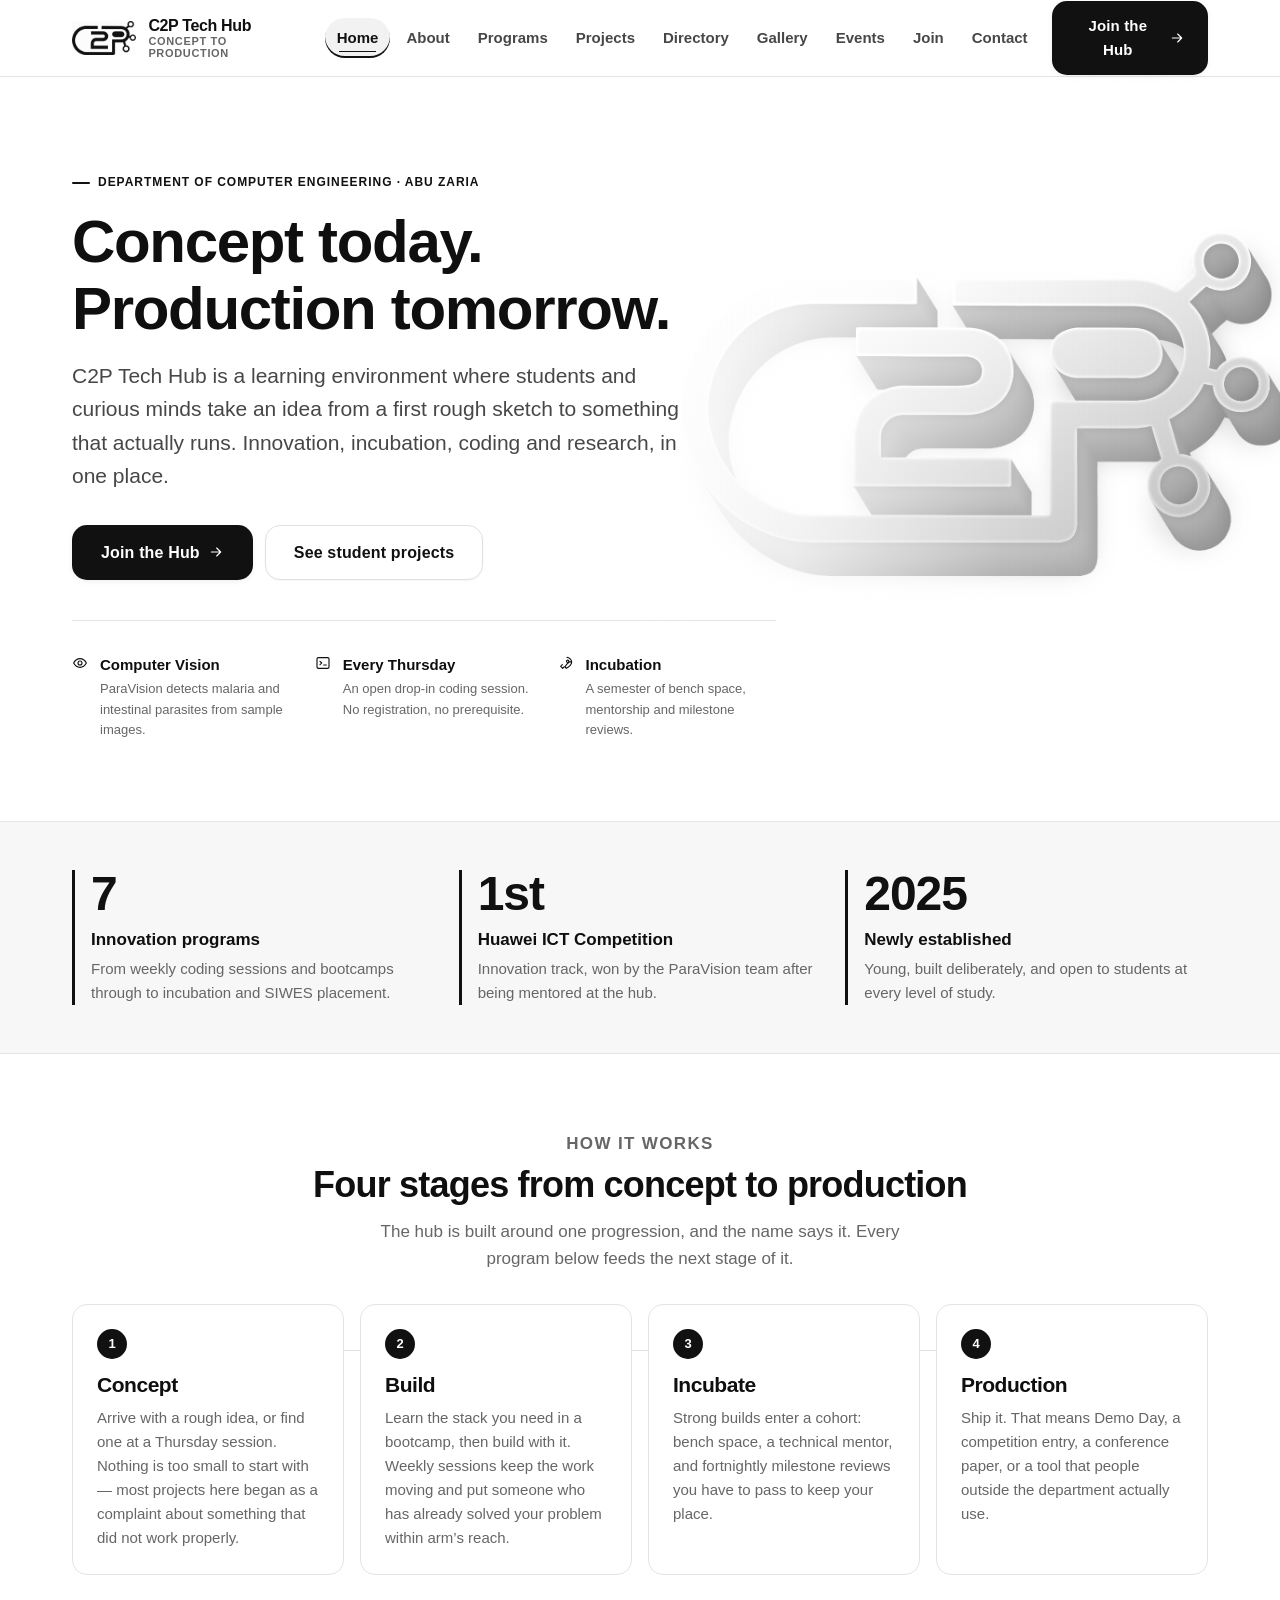
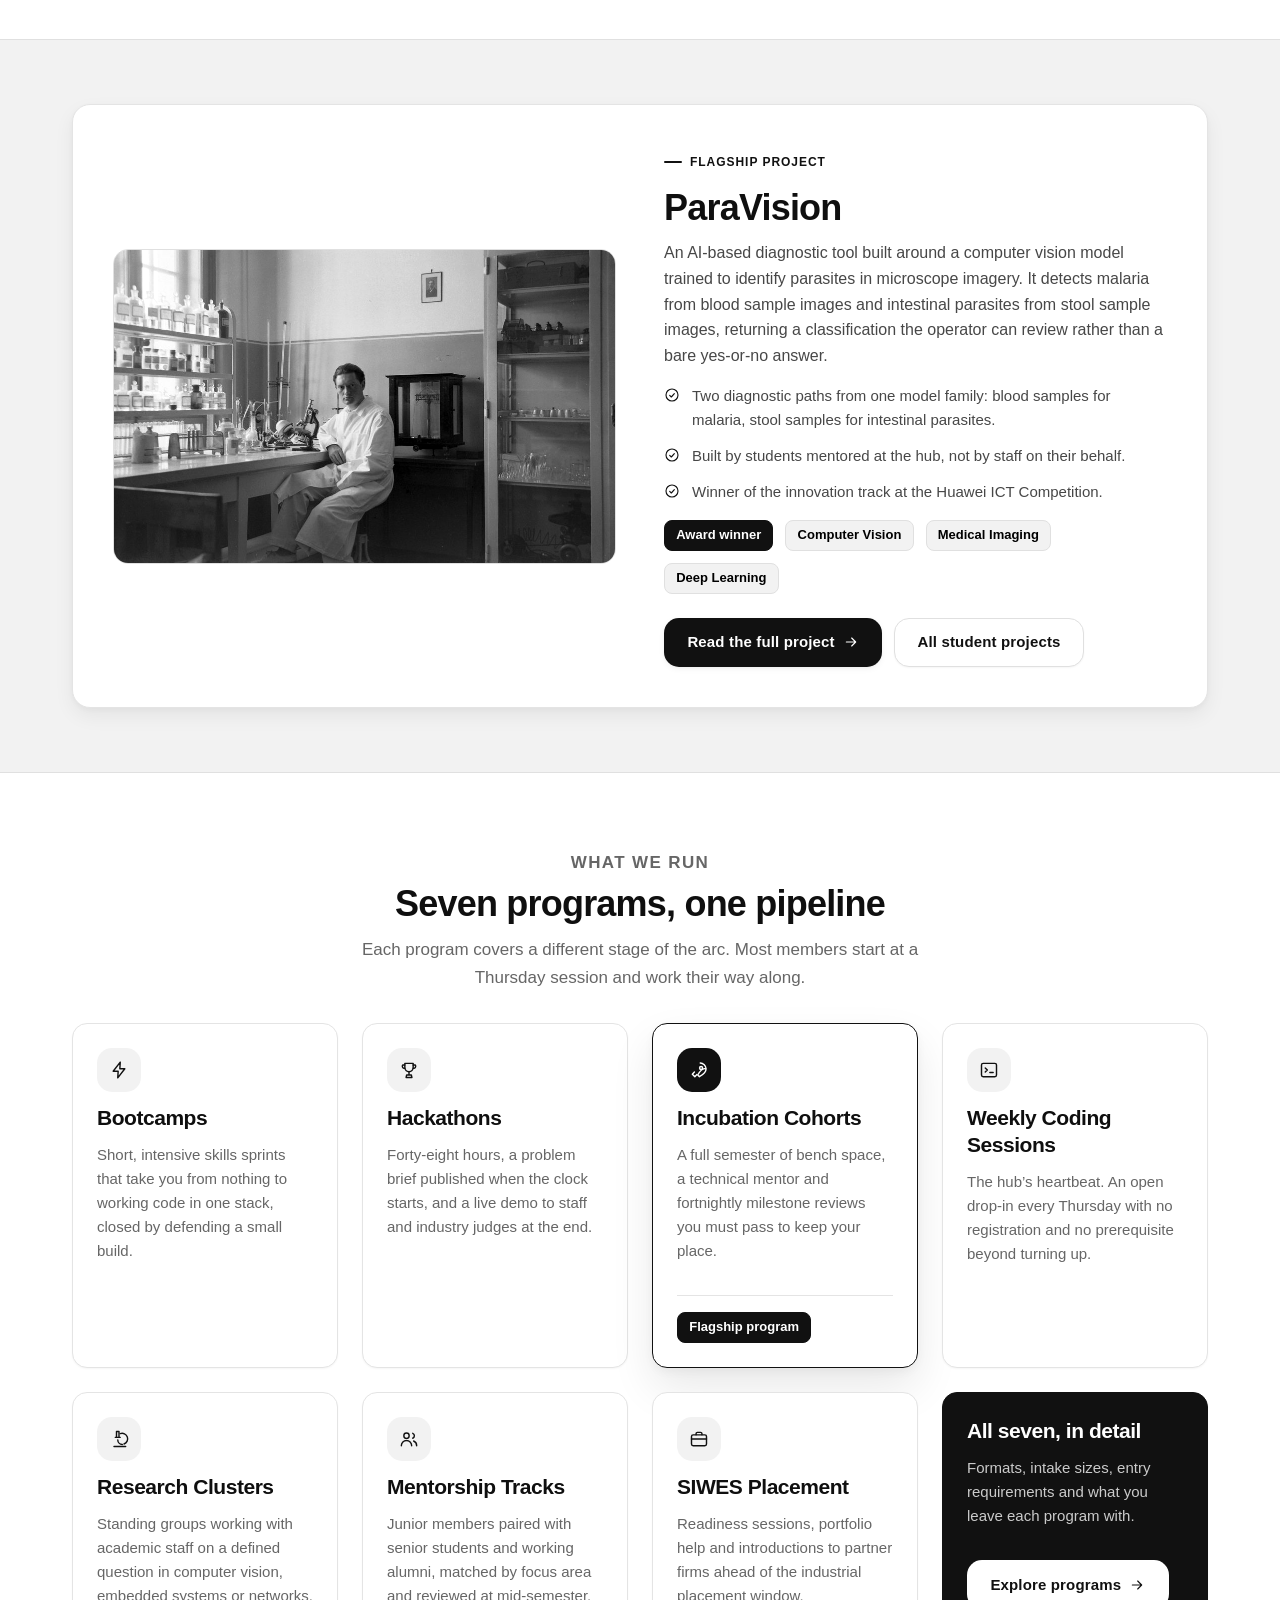
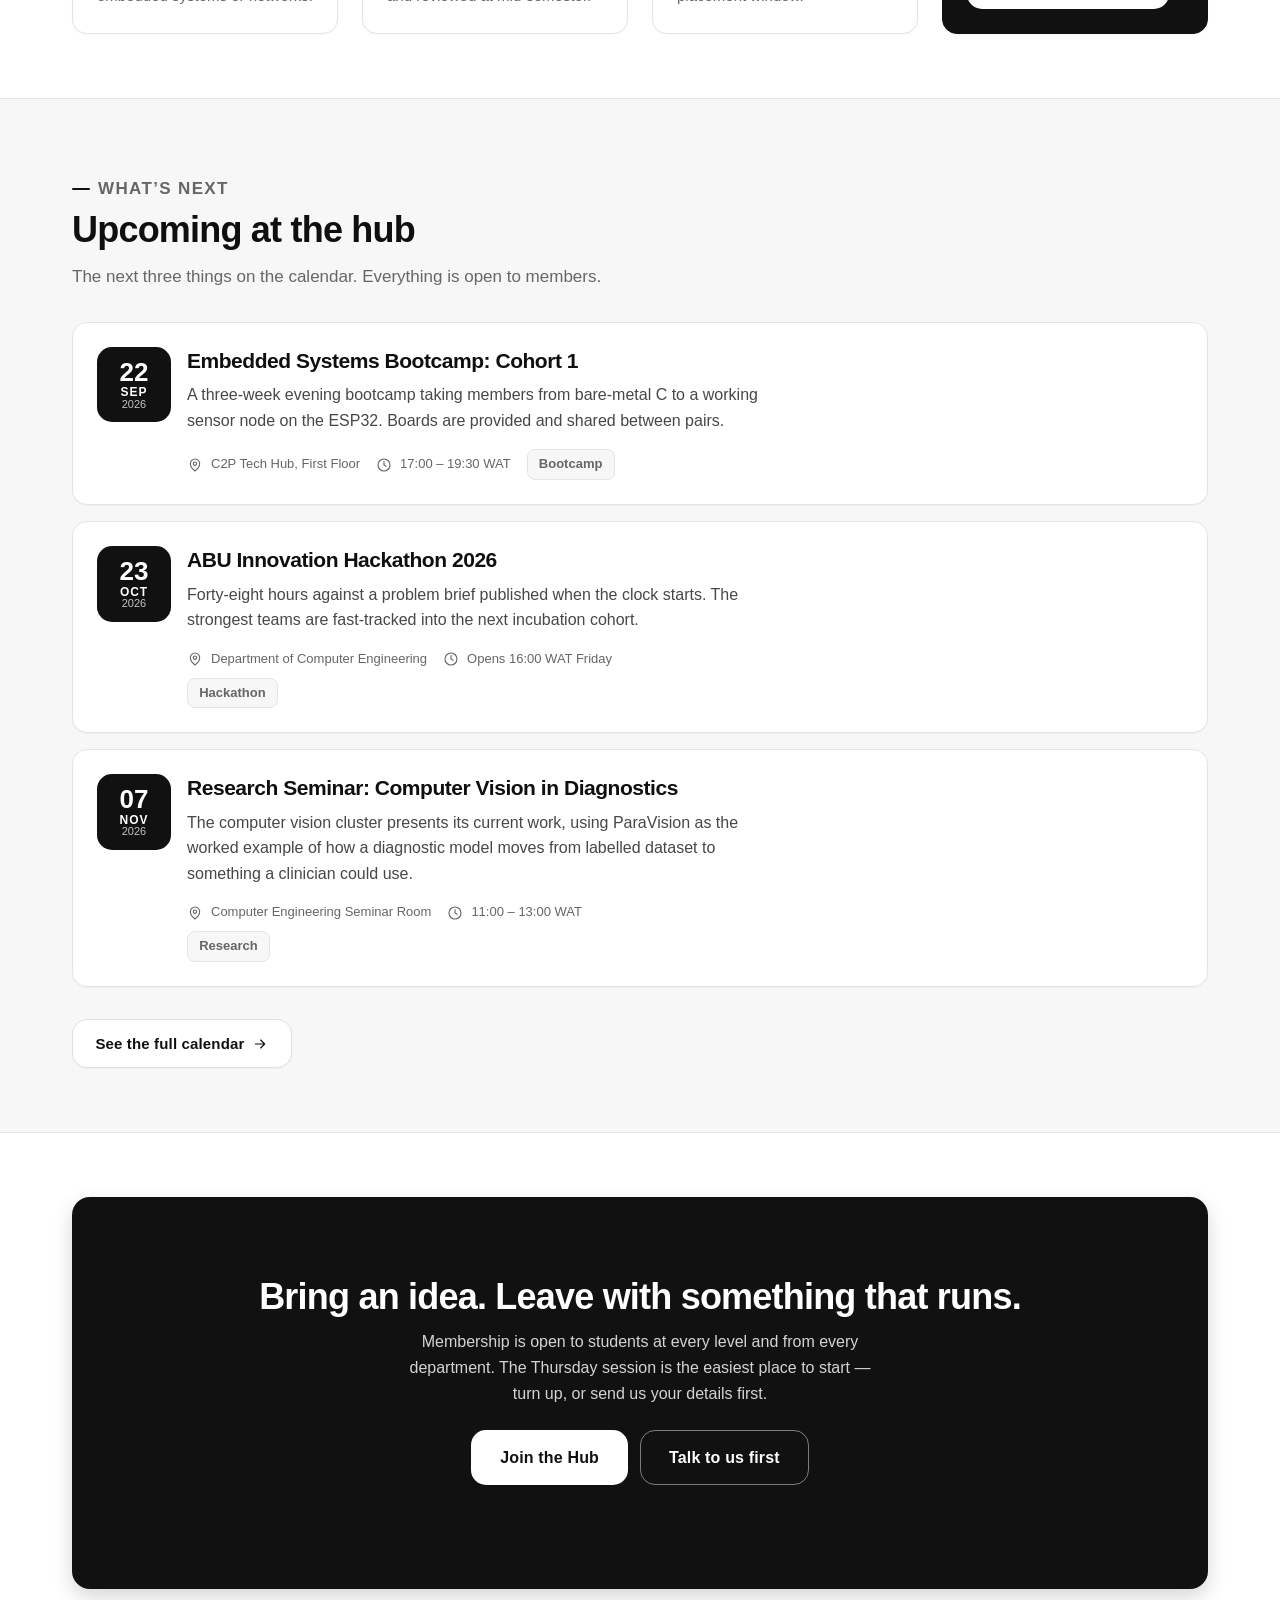
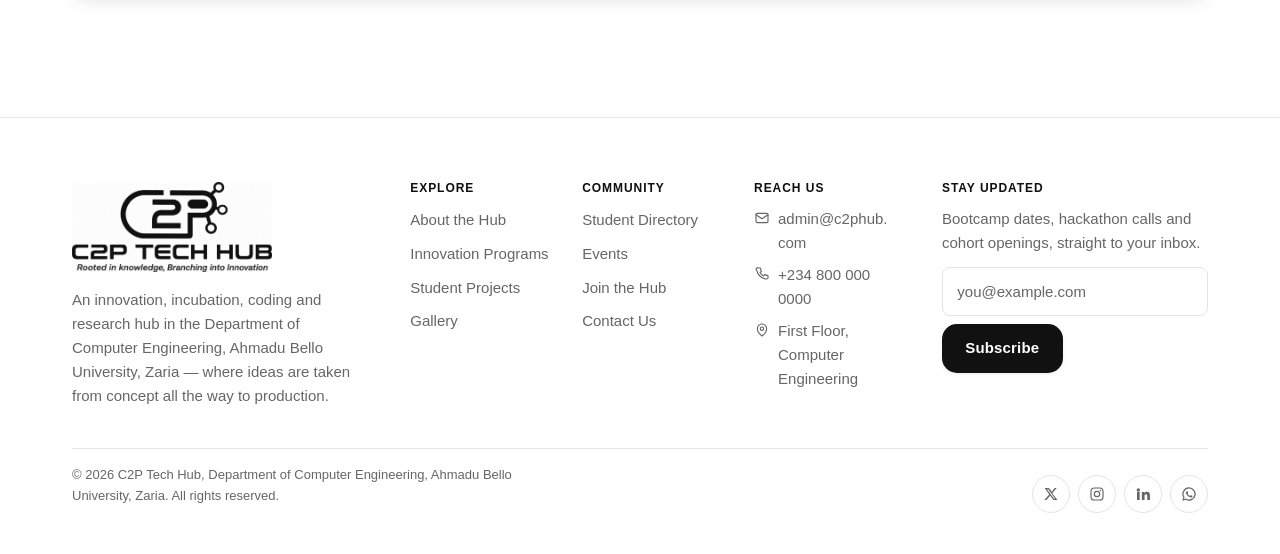
==== c2p-hub/index.html @ 89e0822b "done with my part" ====
<!DOCTYPE html>
<html lang="en">
<head>
  <meta charset="utf-8">
  <meta name="viewport" content="width=device-width, initial-scale=1">
  <title>C2P Tech Hub &mdash; Concept to Production | Computer Engineering, ABU Zaria</title>
  <meta name="description" content="C2P Tech Hub is an innovation, incubation, coding and research hub in the Department of Computer Engineering, Ahmadu Bello University, Zaria, where students take ideas from concept to production.">
  <meta name="author" content="C2P Tech Hub, Department of Computer Engineering, Ahmadu Bello University, Zaria">
  <meta name="theme-color" content="#111111">
  <link rel="icon" href="assets/images/C2PLOGO-mark-mono.png" type="image/png">
  <link rel="stylesheet" href="assets/css/reset.css">
  <link rel="stylesheet" href="assets/css/main.css">
  <link rel="stylesheet" href="assets/css/responsive.css">

  <!-- The one permitted script element: a declarative ld+json data island, not executable code. -->
  <script type="application/ld+json">
  {
    "@context": "https://schema.org",
    "@type": "EducationalOrganization",
    "name": "C2P Tech Hub",
    "alternateName": "Concept to Production Tech Hub",
    "description": "An innovation, incubation, coding and research hub in the Department of Computer Engineering, Ahmadu Bello University, Zaria, providing a learning environment where students and curious minds conceptualize ideas and bring them to life.",
    "url": "https://c2phub.com/",
    "logo": "https://c2phub.com/assets/images/C2PLOGO.PNG",
    "foundingDate": "2025-10-17",
    "slogan": "Rooted in knowledge, Branching into Innovation",
    "email": "admin@c2phub.com",
    "telephone": "+234-800-000-0000",
    "parentOrganization": {
      "@type": "CollegeOrUniversity",
      "name": "Ahmadu Bello University, Zaria",
      "department": {
        "@type": "Organization",
        "name": "Department of Computer Engineering"
      }
    },
    "address": {
      "@type": "PostalAddress",
      "streetAddress": "Department of Computer Engineering, First Floor",
      "addressLocality": "Zaria",
      "addressRegion": "Kaduna State",
      "addressCountry": "NG"
    },
    "knowsAbout": [
      "Innovation",
      "Incubation",
      "Software Engineering",
      "Embedded Systems",
      "Computer Vision",
      "Research"
    ],
    "sameAs": [
      "https://x.com/c2ptechhub",
      "https://instagram.com/c2ptechhub",
      "https://linkedin.com/company/c2p-tech-hub"
    ]
  }
  </script>
</head>

<body>
  <a class="skip-link" href="#main">Skip to main content</a>

  <!-- ====================== SHARED HEADER / NAVIGATION ====================== -->
  <header class="site-header">
    <div class="container header-inner">

      <a class="brand" href="index.html">
        <img class="brand-mark" src="assets/images/C2PLOGO-mark-mono.png"
             alt="C2P Tech Hub logo mark" width="320" height="169">
        <span class="brand-text">
          <span class="brand-name">C2P Tech Hub</span>
          <span class="brand-tagline">Concept to Production</span>
        </span>
      </a>

      <!-- CSS-only component 1 of 4: checkbox-hack navigation, no JavaScript or inline handler. -->
      <input class="nav-toggle" type="checkbox" id="nav-toggle">
      <label class="nav-toggle-label" for="nav-toggle">
        <svg class="icon icon-open" viewBox="0 0 24 24" aria-hidden="true" focusable="false">
          <path d="M4 7h16M4 12h16M4 17h16"/>
        </svg>
        <svg class="icon icon-close" viewBox="0 0 24 24" aria-hidden="true" focusable="false">
          <path d="M6 6l12 12M18 6L6 18"/>
        </svg>
        <span class="sr-only">Show or hide the main menu</span>
      </label>

      <nav class="site-nav" aria-label="Primary">
        <ul class="nav-list">
          <li><a class="nav-link" href="index.html" aria-current="page">Home</a></li>
          <li><a class="nav-link" href="about.html">About</a></li>
          <li><a class="nav-link" href="programs.html">Programs</a></li>
          <li><a class="nav-link" href="projects.html">Projects</a></li>
          <li><a class="nav-link" href="directory.html">Directory</a></li>
          <li><a class="nav-link" href="gallery.html">Gallery</a></li>
          <li><a class="nav-link" href="events.html">Events</a></li>
          <li><a class="nav-link" href="join.html">Join</a></li>
          <li><a class="nav-link" href="contact.html">Contact</a></li>
        </ul>
      </nav>

      <a class="btn btn-primary header-cta" href="join.html">
        Join the Hub
        <svg class="icon icon--sm" viewBox="0 0 24 24" aria-hidden="true" focusable="false">
          <path d="M5 12h14M13 6l6 6-6 6"/>
        </svg>
      </a>

    </div>
  </header>

  <main id="main">

    <!-- Records below are written out statically from /data/*.json, which stays the canonical model. -->

    <!-- Hero: the 3D render is decorative (alt="", aria-hidden); the veil over it keeps the copy legible. -->
    <section class="hero" aria-labelledby="hero-title">

      <div class="hero__bg" aria-hidden="true">
        <img src="assets/images/logo-3d.png" alt="" width="1430" height="858"
             fetchpriority="high" decoding="async">
        <span class="hero__veil"></span>
      </div>

      <div class="container hero__inner">

        <p class="eyebrow hero__eyebrow">Department of Computer Engineering &middot; ABU Zaria</p>

        <h1 id="hero-title">Concept today.<br>Production tomorrow.</h1>

        <p class="hero__lede">
          C2P Tech Hub is a learning environment where students and curious minds
          take an idea from a first rough sketch to something that actually runs.
          Innovation, incubation, coding and research, in one place.
        </p>

        <div class="hero__actions">
          <a class="btn btn-primary btn--lg" href="join.html">
            Join the Hub
            <svg class="icon icon--sm" viewBox="0 0 24 24" aria-hidden="true" focusable="false">
              <path d="M5 12h14M13 6l6 6-6 6"/>
            </svg>
          </a>
          <a class="btn btn-secondary btn--lg" href="projects.html">See student projects</a>
        </div>

        <ul class="hero__facts">
          <li class="hero__fact">
            <svg class="icon icon--sm" viewBox="0 0 24 24" aria-hidden="true" focusable="false">
              <path d="M2.5 12S6 5.5 12 5.5 21.5 12 21.5 12 18 18.5 12 18.5 2.5 12 2.5 12z"/>
              <circle cx="12" cy="12" r="3"/>
            </svg>
            <div>
              <span class="hero__fact-title">Computer Vision</span>
              <p>ParaVision detects malaria and intestinal parasites from sample images.</p>
            </div>
          </li>
          <li class="hero__fact">
            <svg class="icon icon--sm" viewBox="0 0 24 24" aria-hidden="true" focusable="false">
              <rect x="3" y="4" width="18" height="16" rx="2"/>
              <path d="M7.5 9.5l2.5 2.5-2.5 2.5M13 15h4"/>
            </svg>
            <div>
              <span class="hero__fact-title">Every Thursday</span>
              <p>An open drop-in coding session. No registration, no prerequisite.</p>
            </div>
          </li>
          <li class="hero__fact">
            <svg class="icon icon--sm" viewBox="0 0 24 24" aria-hidden="true" focusable="false">
              <path d="M13.5 3.5c3.4 0 7 3.6 7 7 0 4.5-5.2 8-8 9.5l-2-2c1.5-2.8 5-8 9.5-8"/>
              <circle cx="14.5" cy="9.5" r="1.8"/>
              <path d="M6.5 14.5L4 17l3 3 2.5-2.5"/>
            </svg>
            <div>
              <span class="hero__fact-title">Incubation</span>
              <p>A semester of bench space, mentorship and milestone reviews.</p>
            </div>
          </li>
        </ul>

      </div>
    </section>

    <!-- ========================= STATISTIC BAND ========================= -->
    <section class="section section--tight section--sunken" aria-labelledby="stats-title">
      <div class="container">
        <h2 id="stats-title" class="sr-only">The hub at a glance</h2>

        <div class="stat-block">
          <div class="stat">
            <span class="stat__value">7</span>
            <span class="stat__label">Innovation programs</span>
            <p class="stat__note">From weekly coding sessions and bootcamps through to incubation and SIWES placement.</p>
          </div>
          <div class="stat">
            <span class="stat__value">1st</span>
            <span class="stat__label">Huawei ICT Competition</span>
            <p class="stat__note">Innovation track, won by the ParaVision team after being mentored at the hub.</p>
          </div>
          <div class="stat">
            <span class="stat__value">2025</span>
            <span class="stat__label">Newly established</span>
            <p class="stat__note">Young, built deliberately, and open to students at every level of study.</p>
          </div>
        </div>

      </div>
    </section>

    <!-- ===================== CONCEPT TO PRODUCTION ARC ===================== -->
    <section class="section" aria-labelledby="arc-title">
      <div class="container">

        <div class="section-head">
          <p class="eyebrow">How it works</p>
          <h2 id="arc-title">Four stages from concept to production</h2>
          <p>
            The hub is built around one progression, and the name says it. Every
            program below feeds the next stage of it.
          </p>
        </div>

        <ol class="arc">
          <li class="arc__step">
            <span class="arc__num" aria-hidden="true">1</span>
            <h3>Concept</h3>
            <p>
              Arrive with a rough idea, or find one at a Thursday session. Nothing
              is too small to start with &mdash; most projects here began as a
              complaint about something that did not work properly.
            </p>
          </li>
          <li class="arc__step">
            <span class="arc__num" aria-hidden="true">2</span>
            <h3>Build</h3>
            <p>
              Learn the stack you need in a bootcamp, then build with it. Weekly
              sessions keep the work moving and put someone who has already solved
              your problem within arm&rsquo;s reach.
            </p>
          </li>
          <li class="arc__step">
            <span class="arc__num" aria-hidden="true">3</span>
            <h3>Incubate</h3>
            <p>
              Strong builds enter a cohort: bench space, a technical mentor, and
              fortnightly milestone reviews you have to pass to keep your place.
            </p>
          </li>
          <li class="arc__step">
            <span class="arc__num" aria-hidden="true">4</span>
            <h3>Production</h3>
            <p>
              Ship it. That means Demo Day, a competition entry, a conference
              paper, or a tool that people outside the department actually use.
            </p>
          </li>
        </ol>

      </div>
    </section>

    <!-- ====================== FLAGSHIP PROJECT ====================== -->
    <!-- Mirrors data/projects.json -> projects[id="proj-paravision"] -->
    <section class="section section--tinted" aria-labelledby="paravision-title">
      <div class="container">

        <article class="feature">

          <figure class="feature__media">
            <img loading="lazy" decoding="async" src="assets/images/projects/project-paravision.jpg"
                 alt="The ParaVision team demonstrating their diagnostic tool on a laptop beside a microscope, with a blood sample image classified on screen"
                 width="1000" height="625">
          </figure>

          <div class="feature__body">
            <p class="eyebrow">Flagship project</p>
            <h2 id="paravision-title">ParaVision</h2>

            <p>
              An AI-based diagnostic tool built around a computer vision model
              trained to identify parasites in microscope imagery. It detects
              malaria from blood sample images and intestinal parasites from stool
              sample images, returning a classification the operator can review
              rather than a bare yes-or-no answer.
            </p>

            <ul class="feature__list">
              <li>
                <svg class="icon icon--sm" viewBox="0 0 24 24" aria-hidden="true" focusable="false">
                  <circle cx="12" cy="12" r="9"/><path d="M8.5 12.5l2.5 2.5 4.5-5"/>
                </svg>
                <span>Two diagnostic paths from one model family: blood samples for malaria, stool samples for intestinal parasites.</span>
              </li>
              <li>
                <svg class="icon icon--sm" viewBox="0 0 24 24" aria-hidden="true" focusable="false">
                  <circle cx="12" cy="12" r="9"/><path d="M8.5 12.5l2.5 2.5 4.5-5"/>
                </svg>
                <span>Built by students mentored at the hub, not by staff on their behalf.</span>
              </li>
              <li>
                <svg class="icon icon--sm" viewBox="0 0 24 24" aria-hidden="true" focusable="false">
                  <circle cx="12" cy="12" r="9"/><path d="M8.5 12.5l2.5 2.5 4.5-5"/>
                </svg>
                <span>Winner of the innovation track at the Huawei ICT Competition.</span>
              </li>
            </ul>

            <div class="cluster">
              <span class="tag tag--solid">Award winner</span>
              <span class="tag">Computer Vision</span>
              <span class="tag">Medical Imaging</span>
              <span class="tag">Deep Learning</span>
            </div>

            <div class="cluster mt-5">
              <a class="btn btn-primary" href="projects.html#proj-paravision">
                Read the full project
                <svg class="icon icon--sm" viewBox="0 0 24 24" aria-hidden="true" focusable="false">
                  <path d="M5 12h14M13 6l6 6-6 6"/>
                </svg>
              </a>
              <a class="btn btn-secondary" href="projects.html">All student projects</a>
            </div>
          </div>

        </article>

      </div>
    </section>

    <!-- ============================ PROGRAMS ============================ -->
    <!-- Mirrors data/programs.json -> programs[] (all seven records) -->
    <section class="section" aria-labelledby="programs-title">
      <div class="container">

        <div class="section-head">
          <p class="eyebrow">What we run</p>
          <h2 id="programs-title">Seven programs, one pipeline</h2>
          <p>
            Each program covers a different stage of the arc. Most members start
            at a Thursday session and work their way along.
          </p>
        </div>

        <div class="grid grid--4">

          <article class="card">
            <div class="card__head">
              <span class="icon-plate" aria-hidden="true">
                <svg class="icon" viewBox="0 0 24 24" focusable="false">
                  <path d="M13.5 2.5L5 13.5h6L10.5 21.5 19 10.5h-6z"/>
                </svg>
              </span>
            </div>
            <h3>Bootcamps</h3>
            <p>Short, intensive skills sprints that take you from nothing to working code in one stack, closed by defending a small build.</p>
          </article>

          <article class="card">
            <div class="card__head">
              <span class="icon-plate" aria-hidden="true">
                <svg class="icon" viewBox="0 0 24 24" focusable="false">
                  <path d="M7 4h10v5a5 5 0 0 1-10 0V4z"/>
                  <path d="M7 6H4.5a2.5 2.5 0 0 0 2.5 4M17 6h2.5a2.5 2.5 0 0 1-2.5 4"/>
                  <path d="M12 14v3M8.5 21h7l-.7-3h-5.6z"/>
                </svg>
              </span>
            </div>
            <h3>Hackathons</h3>
            <p>Forty-eight hours, a problem brief published when the clock starts, and a live demo to staff and industry judges at the end.</p>
          </article>

          <article class="card card--featured">
            <div class="card__head">
              <span class="icon-plate icon-plate--solid" aria-hidden="true">
                <svg class="icon" viewBox="0 0 24 24" focusable="false">
                  <path d="M13.5 3.5c3.4 0 7 3.6 7 7 0 4.5-5.2 8-8 9.5l-2-2c1.5-2.8 5-8 9.5-8"/>
                  <circle cx="14.5" cy="9.5" r="1.8"/>
                  <path d="M6.5 14.5L4 17l3 3 2.5-2.5"/>
                </svg>
              </span>
            </div>
            <h3>Incubation Cohorts</h3>
            <p>A full semester of bench space, a technical mentor and fortnightly milestone reviews you must pass to keep your place.</p>
            <p class="card__meta"><span class="tag tag--solid">Flagship program</span></p>
          </article>

          <article class="card">
            <div class="card__head">
              <span class="icon-plate" aria-hidden="true">
                <svg class="icon" viewBox="0 0 24 24" focusable="false">
                  <rect x="3" y="4" width="18" height="16" rx="2"/>
                  <path d="M7.5 9.5l2.5 2.5-2.5 2.5M13 15h4"/>
                </svg>
              </span>
            </div>
            <h3>Weekly Coding Sessions</h3>
            <p>The hub&rsquo;s heartbeat. An open drop-in every Thursday with no registration and no prerequisite beyond turning up.</p>
          </article>

          <article class="card">
            <div class="card__head">
              <span class="icon-plate" aria-hidden="true">
                <svg class="icon" viewBox="0 0 24 24" focusable="false">
                  <path d="M9 3h3v7H9zM7.5 10h6M6 21h14"/>
                  <path d="M10.5 13a5.5 5.5 0 0 0 5.5 5.5"/>
                  <path d="M13.5 5.5A6.5 6.5 0 0 1 18 18"/>
                </svg>
              </span>
            </div>
            <h3>Research Clusters</h3>
            <p>Standing groups working with academic staff on a defined question in computer vision, embedded systems or networks.</p>
          </article>

          <article class="card">
            <div class="card__head">
              <span class="icon-plate" aria-hidden="true">
                <svg class="icon" viewBox="0 0 24 24" focusable="false">
                  <circle cx="9" cy="8" r="3.2"/>
                  <path d="M2.8 20a6.2 6.2 0 0 1 12.4 0"/>
                  <path d="M16.5 5.2a3.2 3.2 0 0 1 0 5.9M17.6 14.4A6.2 6.2 0 0 1 21.2 20"/>
                </svg>
              </span>
            </div>
            <h3>Mentorship Tracks</h3>
            <p>Junior members paired with senior students and working alumni, matched by focus area and reviewed at mid-semester.</p>
          </article>

          <article class="card">
            <div class="card__head">
              <span class="icon-plate" aria-hidden="true">
                <svg class="icon" viewBox="0 0 24 24" focusable="false">
                  <rect x="3" y="7" width="18" height="13" rx="2"/>
                  <path d="M8.5 7V5.5A1.5 1.5 0 0 1 10 4h4a1.5 1.5 0 0 1 1.5 1.5V7M3 12h18"/>
                </svg>
              </span>
            </div>
            <h3>SIWES Placement</h3>
            <p>Readiness sessions, portfolio help and introductions to partner firms ahead of the industrial placement window.</p>
          </article>

          <article class="card card--brand">
            <h3>All seven, in detail</h3>
            <p>Formats, intake sizes, entry requirements and what you leave each program with.</p>
            <p class="card__foot">
              <a class="btn btn-inverse" href="programs.html">
                Explore programs
                <svg class="icon icon--sm" viewBox="0 0 24 24" aria-hidden="true" focusable="false">
                  <path d="M5 12h14M13 6l6 6-6 6"/>
                </svg>
              </a>
            </p>
          </article>

        </div>

      </div>
    </section>

    <!-- ========================= UPCOMING EVENTS ========================= -->
    <!-- Mirrors data/events.json -> events[] where status = "upcoming" -->
    <section class="section section--sunken" aria-labelledby="events-title">
      <div class="container">

        <div class="section-head section-head--left">
          <p class="eyebrow">What&rsquo;s next</p>
          <h2 id="events-title">Upcoming at the hub</h2>
          <p>The next three things on the calendar. Everything is open to members.</p>
        </div>

        <div class="stack">

          <article class="event">
            <p class="event__date">
              <span class="event__day">22</span>
              <span class="event__month">Sep</span>
              <span class="event__year">2026</span>
            </p>
            <div class="event__body">
              <h3>Embedded Systems Bootcamp: Cohort 1</h3>
              <p>
                A three-week evening bootcamp taking members from bare-metal C to a
                working sensor node on the ESP32. Boards are provided and shared
                between pairs.
              </p>
              <p class="event__facts">
                <span>
                  <svg class="icon icon--sm" viewBox="0 0 24 24" aria-hidden="true" focusable="false">
                    <path d="M12 21s7-5.6 7-11a7 7 0 1 0-14 0c0 5.4 7 11 7 11z"/>
                    <circle cx="12" cy="10" r="2.5"/>
                  </svg>
                  C2P Tech Hub, First Floor
                </span>
                <span>
                  <svg class="icon icon--sm" viewBox="0 0 24 24" aria-hidden="true" focusable="false">
                    <circle cx="12" cy="12" r="9"/><path d="M12 7v5l3.2 1.9"/>
                  </svg>
                  17:00 &ndash; 19:30 WAT
                </span>
                <span class="tag tag--quiet">Bootcamp</span>
              </p>
            </div>
          </article>

          <article class="event">
            <p class="event__date">
              <span class="event__day">23</span>
              <span class="event__month">Oct</span>
              <span class="event__year">2026</span>
            </p>
            <div class="event__body">
              <h3>ABU Innovation Hackathon 2026</h3>
              <p>
                Forty-eight hours against a problem brief published when the clock
                starts. The strongest teams are fast-tracked into the next
                incubation cohort.
              </p>
              <p class="event__facts">
                <span>
                  <svg class="icon icon--sm" viewBox="0 0 24 24" aria-hidden="true" focusable="false">
                    <path d="M12 21s7-5.6 7-11a7 7 0 1 0-14 0c0 5.4 7 11 7 11z"/>
                    <circle cx="12" cy="10" r="2.5"/>
                  </svg>
                  Department of Computer Engineering
                </span>
                <span>
                  <svg class="icon icon--sm" viewBox="0 0 24 24" aria-hidden="true" focusable="false">
                    <circle cx="12" cy="12" r="9"/><path d="M12 7v5l3.2 1.9"/>
                  </svg>
                  Opens 16:00 WAT Friday
                </span>
                <span class="tag tag--quiet">Hackathon</span>
              </p>
            </div>
          </article>

          <article class="event">
            <p class="event__date">
              <span class="event__day">07</span>
              <span class="event__month">Nov</span>
              <span class="event__year">2026</span>
            </p>
            <div class="event__body">
              <h3>Research Seminar: Computer Vision in Diagnostics</h3>
              <p>
                The computer vision cluster presents its current work, using
                ParaVision as the worked example of how a diagnostic model moves
                from labelled dataset to something a clinician could use.
              </p>
              <p class="event__facts">
                <span>
                  <svg class="icon icon--sm" viewBox="0 0 24 24" aria-hidden="true" focusable="false">
                    <path d="M12 21s7-5.6 7-11a7 7 0 1 0-14 0c0 5.4 7 11 7 11z"/>
                    <circle cx="12" cy="10" r="2.5"/>
                  </svg>
                  Computer Engineering Seminar Room
                </span>
                <span>
                  <svg class="icon icon--sm" viewBox="0 0 24 24" aria-hidden="true" focusable="false">
                    <circle cx="12" cy="12" r="9"/><path d="M12 7v5l3.2 1.9"/>
                  </svg>
                  11:00 &ndash; 13:00 WAT
                </span>
                <span class="tag tag--quiet">Research</span>
              </p>
            </div>
          </article>

        </div>

        <p class="cluster mt-6">
          <a class="btn btn-secondary" href="events.html">
            See the full calendar
            <svg class="icon icon--sm" viewBox="0 0 24 24" aria-hidden="true" focusable="false">
              <path d="M5 12h14M13 6l6 6-6 6"/>
            </svg>
          </a>
        </p>

      </div>
    </section>

    <!-- ============================ CTA BAND ============================ -->
    <section class="section" aria-labelledby="cta-title">
      <div class="container">
        <div class="cta-band">
          <h2 id="cta-title">Bring an idea. Leave with something that runs.</h2>
          <p>
            Membership is open to students at every level and from every
            department. The Thursday session is the easiest place to start &mdash;
            turn up, or send us your details first.
          </p>
          <p class="cluster">
            <a class="btn btn-inverse btn--lg" href="join.html">Join the Hub</a>
            <a class="btn btn-outline-inverse btn--lg" href="contact.html">Talk to us first</a>
          </p>
        </div>
      </div>
    </section>

  </main>

  <!-- ============================ SHARED FOOTER ============================ -->
  <footer class="site-footer">
    <div class="container">

      <div class="footer-top">

        <div class="footer-brand">
          <a href="index.html">
            <img class="footer-logo" src="assets/images/C2PLOGO-mono.png"
                 alt="C2P Tech Hub &mdash; Rooted in knowledge, Branching into Innovation"
                 width="900" height="405">
          </a>
          <p>
            An innovation, incubation, coding and research hub in the Department
            of Computer Engineering, Ahmadu Bello University, Zaria &mdash; where
            ideas are taken from concept all the way to production.
          </p>
        </div>

        <div class="footer-nav-groups">

          <div class="footer-group">
            <h2>Explore</h2>
            <ul>
              <li><a href="about.html">About the Hub</a></li>
              <li><a href="programs.html">Innovation Programs</a></li>
              <li><a href="projects.html">Student Projects</a></li>
              <li><a href="gallery.html">Gallery</a></li>
            </ul>
          </div>

          <div class="footer-group">
            <h2>Community</h2>
            <ul>
              <li><a href="directory.html">Student Directory</a></li>
              <li><a href="events.html">Events</a></li>
              <li><a href="join.html">Join the Hub</a></li>
              <li><a href="contact.html">Contact Us</a></li>
            </ul>
          </div>

          <div class="footer-group">
            <h2>Reach Us</h2>
            <ul>
              <li>
                <a href="mailto:admin@c2phub.com">
                  <svg class="icon icon--sm" viewBox="0 0 24 24" aria-hidden="true" focusable="false">
                    <rect x="3" y="5" width="18" height="14" rx="2"/>
                    <path d="M3 7l9 6 9-6"/>
                  </svg>
                  admin@c2phub.com
                </a>
              </li>
              <li>
                <a href="tel:+2348000000000">
                  <svg class="icon icon--sm" viewBox="0 0 24 24" aria-hidden="true" focusable="false">
                    <path d="M6.5 3h3l1.5 5-2 1.5a12 12 0 0 0 5.5 5.5L16 13l5 1.5v3a2 2 0 0 1-2.2 2A16.5 16.5 0 0 1 4 6.2 2 2 0 0 1 6.5 3z"/>
                  </svg>
                  +234 800 000 0000
                </a>
              </li>
              <li>
                <a href="contact.html">
                  <svg class="icon icon--sm" viewBox="0 0 24 24" aria-hidden="true" focusable="false">
                    <path d="M12 21s7-5.6 7-11a7 7 0 1 0-14 0c0 5.4 7 11 7 11z"/>
                    <circle cx="12" cy="10" r="2.5"/>
                  </svg>
                  First Floor, Computer Engineering
                </a>
              </li>
            </ul>
          </div>

        </div>

        <div class="footer-subscribe">
          <h2>Stay Updated</h2>
          <p>Bootcamp dates, hackathon calls and cohort openings, straight to your inbox.</p>
          <form class="inline-form" action="mailto:admin@c2phub.com" method="post"
                enctype="text/plain" aria-label="Subscribe to C2P Tech Hub updates">
            <label class="sr-only" for="footer-email">Your email address</label>
            <input class="input" type="email" id="footer-email" name="subscriber_email"
                   placeholder="you@example.com" required>
            <button class="btn btn-primary" type="submit">Subscribe</button>
          </form>
        </div>

      </div>

      <div class="footer-bottom">
        <p>&copy; 2026 C2P Tech Hub, Department of Computer Engineering, Ahmadu Bello University, Zaria. All rights reserved.</p>

        <ul class="social-list">
          <li>
            <a href="https://x.com/c2ptechhub" title="C2P Tech Hub on X">
              <span class="sr-only">C2P Tech Hub on X (placeholder handle)</span>
              <svg class="icon icon--sm icon--filled" viewBox="0 0 24 24" aria-hidden="true" focusable="false">
                <path d="M17.5 3h3.1l-6.8 7.8L21.8 21h-6.2l-4.9-6.3L5.1 21H2l7.3-8.3L2.4 3h6.4l4.4 5.8L17.5 3zm-1.1 16.1h1.7L7.7 4.8H5.9l10.5 14.3z"/>
              </svg>
            </a>
          </li>
          <li>
            <a href="https://instagram.com/c2ptechhub" title="C2P Tech Hub on Instagram">
              <span class="sr-only">C2P Tech Hub on Instagram (placeholder handle)</span>
              <svg class="icon icon--sm" viewBox="0 0 24 24" aria-hidden="true" focusable="false">
                <rect x="3" y="3" width="18" height="18" rx="5"/>
                <circle cx="12" cy="12" r="4"/>
                <circle cx="17.2" cy="6.8" r="1.1" fill="currentColor" stroke="none"/>
              </svg>
            </a>
          </li>
          <li>
            <a href="https://linkedin.com/company/c2p-tech-hub" title="C2P Tech Hub on LinkedIn">
              <span class="sr-only">C2P Tech Hub on LinkedIn (placeholder handle)</span>
              <svg class="icon icon--sm icon--filled" viewBox="0 0 24 24" aria-hidden="true" focusable="false">
                <path d="M4.98 3.5a2.5 2.5 0 1 1 0 5 2.5 2.5 0 0 1 0-5zM3 9h4v12H3V9zm7 0h3.8v1.7h.05c.53-.95 1.83-1.95 3.77-1.95 4.03 0 4.78 2.5 4.78 5.76V21h-4v-5.6c0-1.34-.03-3.06-1.9-3.06-1.9 0-2.2 1.45-2.2 2.96V21h-4V9z"/>
              </svg>
            </a>
          </li>
          <li>
            <a href="https://wa.me/2348000000000" title="C2P Tech Hub on WhatsApp">
              <span class="sr-only">C2P Tech Hub on WhatsApp (placeholder number)</span>
              <svg class="icon icon--sm icon--filled" viewBox="0 0 24 24" aria-hidden="true" focusable="false">
                <path d="M12 2a10 10 0 0 0-8.6 15.05L2 22l5.1-1.33A10 10 0 1 0 12 2zm0 1.9a8.1 8.1 0 1 1-4.13 15.07l-.3-.18-3.02.79.8-2.94-.19-.31A8.1 8.1 0 0 1 12 3.9zm-3.1 4.1c-.16 0-.42.06-.64.3-.22.24-.85.83-.85 2.02s.87 2.34 1 2.5c.12.16 1.7 2.7 4.17 3.68 2.06.81 2.48.65 2.93.61.45-.04 1.45-.59 1.65-1.17.2-.57.2-1.06.14-1.16-.06-.1-.22-.16-.46-.28-.24-.12-1.45-.71-1.67-.79-.22-.08-.39-.12-.55.12-.16.24-.63.79-.77.95-.14.16-.28.18-.52.06-.24-.12-1.03-.38-1.96-1.21-.72-.65-1.21-1.45-1.35-1.69-.14-.24-.02-.37.1-.49.11-.11.24-.28.36-.42.12-.14.16-.24.24-.4.08-.16.04-.3-.02-.42-.06-.12-.54-1.32-.74-1.8-.19-.46-.39-.4-.54-.41h-.46z"/>
              </svg>
            </a>
          </li>
        </ul>
      </div>

    </div>
  </footer>

</body>
</html>
---- c2p-hub/assets/css/main.css ----
/* C2P Hub - main.css. Hand-written CSS3, mobile-first; enhancements in responsive.css. */

/* 01. DESIGN TOKENS - monochrome; read --color-blue-* as the accent role, not a hue. */

:root {
  /* --- Accent (the single filled colour) -------------------------------- */
  --color-white: #ffffff;
  --color-blue: #111111;          /* near-black — 18.88:1 on white (AAA)       */
  --color-blue-hover: #2f2f2f;    /* charcoal step for hover on solid fills   */
  --color-blue-active: #000000;   /* true black for active / pressed          */
  --color-blue-tint: #f2f2f2;     /* light wash — section & hover backgrounds */
  --color-blue-tint-strong: #e0e0e0; /* borders and dividers inside washes    */

  /* --- Neutrals --------------------------------------------------------- */
  --color-ink: #0f0f0f;           /* headings — 19.17:1 on white              */
  --color-body: #474747;          /* body copy — 9.29:1 on white (AAA)        */
  /* Must clear 4.5:1 on white, surface wash and tint: 5.74 / 5.36 / 5.13 respectively. */
  --color-muted: #666666;         /* muted labels — AA on every ground it uses */
  --color-border: #e4e4e4;        /* hairline borders                          */
  --color-surface: #f7f7f7;       /* off-white page washes                     */

  /* Validation colour: the one exception to monochrome, because it signals state. */
  --color-danger: #a3231c;        /* invalid — 7.46:1 on white (AAA) */
  --color-danger-ring: rgba(163, 35, 28, 0.14);
  --color-success: #176b40;       /* valid — 6.53:1 on white (AA)    */

  /* --- Semantic surfaces ------------------------------------------------ */
  --surface-page: var(--color-white);
  --surface-raised: var(--color-white);
  --surface-sunken: var(--color-surface);
  --surface-brand: var(--color-blue);

  /* --- Typography ------------------------------------------------------- */
  --font-sans:
    -apple-system, BlinkMacSystemFont, "Segoe UI", Roboto, "Helvetica Neue",
    Arial, "Noto Sans", sans-serif, "Apple Color Emoji", "Segoe UI Emoji";
  --font-mono:
    ui-monospace, SFMono-Regular, "SF Mono", Consolas, "Liberation Mono",
    Menlo, monospace;

  /* Mobile-first type scale, ~1.22 ratio. Scaled up in responsive.css. */
  --fs-eyebrow: 0.75rem;   /* 12px */
  --fs-xs: 0.8125rem;      /* 13px */
  --fs-sm: 0.9375rem;      /* 15px */
  --fs-base: 1rem;         /* 16px */
  --fs-md: 1.0625rem;      /* 17px */
  --fs-lg: 1.25rem;        /* 20px */
  --fs-xl: 1.5rem;         /* 24px */
  --fs-2xl: 1.875rem;      /* 30px */
  --fs-3xl: 2.25rem;       /* 36px */
  --fs-4xl: 2.625rem;      /* 42px */

  --lh-tight: 1.12;
  --lh-snug: 1.3;
  --lh-normal: 1.6;
  --lh-relaxed: 1.75;

  --tracking-tight: -0.022em;
  --tracking-normal: 0;
  --tracking-wide: 0.08em;

  /* --- Spacing scale (4px base) ---------------------------------------- */
  --space-1: 0.25rem;
  --space-2: 0.5rem;
  --space-3: 0.75rem;
  --space-4: 1rem;
  --space-5: 1.5rem;
  --space-6: 2rem;
  --space-7: 2.5rem;
  --space-8: 3rem;
  --space-9: 4rem;
  --space-10: 5rem;
  --space-11: 6rem;

  /* --- Radii ------------------------------------------------------------ */
  /* 15px is the anchor radius; nothing is a full pill any more. */
  --radius-btn: 15px;             /* buttons, inputs, anything interactive     */
  --radius-sm: 8px;
  --radius-md: 15px;
  --radius-lg: 18px;
  --radius-xl: 22px;
  --radius-pill: 999px;           /* retained for genuinely circular elements  */

  /* Light neutral-black shadows - hairlines carry the structure, not elevation. */
  --shadow-xs: 0 1px 2px rgba(0, 0, 0, 0.04);
  --shadow-sm: 0 2px 6px rgba(0, 0, 0, 0.05), 0 1px 2px rgba(0, 0, 0, 0.03);
  --shadow-md: 0 8px 20px rgba(0, 0, 0, 0.06), 0 2px 5px rgba(0, 0, 0, 0.03);
  --shadow-lg: 0 20px 44px rgba(0, 0, 0, 0.09), 0 4px 10px rgba(0, 0, 0, 0.04);
  --shadow-brand: 0 8px 20px rgba(0, 0, 0, 0.16);

  /* Restrained: transform/opacity only; section 16 disables it under reduced-motion. */
  --ease: cubic-bezier(0.4, 0, 0.2, 1);
  --ease-out: cubic-bezier(0.16, 1, 0.3, 1);  /* soft decelerate for entrances */
  --speed-fast: 120ms;
  --speed: 200ms;
  --speed-slow: 320ms;
  --speed-reveal: 620ms;          /* scroll-in / load-in reveals               */
  --lift: -3px;                   /* the one hover-lift distance, used by all  */

  /* --- Layout ----------------------------------------------------------- */
  --container-max: 1200px;
  --container-narrow: 760px;
  --gutter: var(--space-4);
  --header-height: 68px;

  /* --- Focus ring ------------------------------------------------------- */
  --focus-ring: 3px solid var(--color-blue);
  --focus-offset: 3px;
}

/* 02. BASE ELEMENTS & TYPOGRAPHY */

body {
  font-family: var(--font-sans);
  font-size: var(--fs-base);
  line-height: var(--lh-normal);
  color: var(--color-body);
  background-color: var(--surface-page);
  overflow-x: hidden;
}

h1, h2, h3, h4, h5, h6 {
  color: var(--color-ink);
  font-weight: 700;
  line-height: var(--lh-snug);
  letter-spacing: var(--tracking-tight);
  text-wrap: balance;
}

h1 {
  font-size: var(--fs-3xl);
  line-height: var(--lh-tight);
  font-weight: 800;
}

h2 {
  font-size: var(--fs-2xl);
  line-height: var(--lh-tight);
}

h3 { font-size: var(--fs-xl); }
h4 { font-size: var(--fs-lg); }
h5 { font-size: var(--fs-md); }

h6 {
  font-size: var(--fs-eyebrow);
  font-weight: 700;
  letter-spacing: var(--tracking-wide);
  text-transform: uppercase;
  color: var(--color-blue);
}

p {
  margin-bottom: var(--space-4);
  max-width: 68ch;
}

p:last-child {
  margin-bottom: 0;
}

strong { font-weight: 650; color: var(--color-ink); }

small { font-size: var(--fs-xs); }

code, kbd, samp, pre {
  font-family: var(--font-mono);
  font-size: 0.9em;
}

code {
  background: var(--color-blue-tint);
  color: var(--color-blue-active);
  padding: 0.1em 0.4em;
  border-radius: var(--radius-sm);
}

/* reset.css strips anchor styling, so inline links must restate colour and underline. */
.prose a,
a.text-link,
.hint a,
.form-note a,
.data-note a,
.detail-list dd a,
.accordion__panel a,
.data-table td a,
.data-table th a {
  color: var(--color-blue);
  text-decoration: underline;
  text-underline-offset: 0.18em;
  text-decoration-thickness: 1px;
  transition: color var(--speed) var(--ease);
}

.prose a:hover,
a.text-link:hover,
.hint a:hover,
.form-note a:hover,
.data-note a:hover,
.detail-list dd a:hover,
.accordion__panel a:hover,
.data-table td a:hover,
.data-table th a:hover {
  color: var(--color-blue-active);
  text-decoration-thickness: 2px;
}

hr {
  border: 0;
  border-top: 1px solid var(--color-border);
  margin: var(--space-7) 0;
}

blockquote {
  border-left: 3px solid var(--color-blue);
  padding-left: var(--space-4);
  font-size: var(--fs-md);
  color: var(--color-ink);
}

/* Global focus visibility — never removed, only restyled. */
:focus-visible {
  outline: var(--focus-ring);
  outline-offset: var(--focus-offset);
  border-radius: var(--radius-sm);
}

::selection {
  background: var(--color-blue);
  color: var(--color-white);
}

/* The sticky header would cover fragment targets, so each reserves its height. */
[id] {
  scroll-margin-top: calc(var(--header-height) + var(--space-4));
}

/* The fixed-position lightbox must not inherit that offset. */
.lightbox[id] {
  scroll-margin-top: 0;
}

/* 03. LAYOUT PRIMITIVES */

.container {
  width: 100%;
  max-width: var(--container-max);
  margin-inline: auto;
  padding-inline: var(--gutter);
}

.container--narrow {
  max-width: var(--container-narrow);
}

.section {
  padding-block: var(--space-8);
}

.section--tight { padding-block: var(--space-7); }
.section--loose { padding-block: var(--space-9); }

.section--sunken {
  background: var(--surface-sunken);
  border-block: 1px solid var(--color-border);
}

.section--tinted {
  background: var(--color-blue-tint);
  border-block: 1px solid var(--color-blue-tint-strong);
}

.section--brand {
  background: var(--surface-brand);
  color: rgba(255, 255, 255, 0.82);
}

.section--brand h1,
.section--brand h2,
.section--brand h3,
.section--brand h4 {
  color: var(--color-white);
}

.section--brand h6 {
  color: rgba(255, 255, 255, 0.72);
}

/* Section heading block — eyebrow + title + lede, centred by default. */
.section-head {
  margin-bottom: var(--space-6);
  text-align: center;
}

.section-head--left {
  text-align: left;
}

.section-head .eyebrow {
  margin-bottom: var(--space-2);
}

.section-head p {
  color: var(--color-muted);
  font-size: var(--fs-md);
  margin-inline: auto;
  margin-top: var(--space-3);
  max-width: 62ch;
}

.section-head--left p {
  margin-inline: 0;
}

.eyebrow {
  display: inline-flex;
  align-items: center;
  gap: var(--space-2);
  font-size: var(--fs-eyebrow);
  font-weight: 700;
  letter-spacing: var(--tracking-wide);
  text-transform: uppercase;
  color: var(--color-blue);
}

.eyebrow::before {
  content: "";
  width: 18px;
  height: 2px;
  background: var(--color-blue);
  border-radius: var(--radius-pill);
}

.section-head:not(.section-head--left) .eyebrow::before {
  display: none;
}

/* Generic auto-fitting grid used by most card collections. */
.grid {
  display: grid;
  gap: var(--space-4);
  grid-template-columns: 1fr;
}

.stack > * + * {
  margin-top: var(--space-4);
}

.cluster {
  display: flex;
  flex-wrap: wrap;
  gap: var(--space-3);
  align-items: center;
}

.cluster--center {
  justify-content: center;
}

/* 04. ACCESSIBILITY HELPERS */

.sr-only {
  position: absolute;
  width: 1px;
  height: 1px;
  padding: 0;
  margin: -1px;
  overflow: hidden;
  clip: rect(0 0 0 0);
  clip-path: inset(50%);
  white-space: nowrap;
  border: 0;
}

.skip-link {
  position: absolute;
  top: -100px;
  left: var(--space-4);
  z-index: 100;
  background: var(--color-blue);
  color: var(--color-white);
  padding: var(--space-3) var(--space-4);
  border-radius: 0 0 var(--radius-md) var(--radius-md);
  font-weight: 600;
  transition: top var(--speed) var(--ease);
}

.skip-link:focus {
  top: 0;
}

/* Consistent inline-SVG icon sizing. Icons inherit colour from their parent. */
.icon {
  width: 20px;
  height: 20px;
  flex: none;
  stroke: currentColor;
  fill: none;
  stroke-width: 1.7;
  stroke-linecap: round;
  stroke-linejoin: round;
}

.icon--sm { width: 16px; height: 16px; }
.icon--lg { width: 26px; height: 26px; }
.icon--filled { fill: currentColor; stroke: none; }

/* Round tinted plate that many icons sit on. */
.icon-plate {
  display: inline-flex;
  align-items: center;
  justify-content: center;
  width: 44px;
  height: 44px;
  border-radius: var(--radius-md);
  background: var(--color-blue-tint);
  color: var(--color-blue);
  flex: none;
  transition: background var(--speed) var(--ease), color var(--speed) var(--ease);
}

.icon-plate--solid {
  background: var(--color-blue);
  color: var(--color-white);
}

.icon-plate--sm {
  width: 34px;
  height: 34px;
  border-radius: var(--radius-sm);
}

/* 05. BUTTONS & PILLS */

.btn {
  position: relative;
  display: inline-flex;
  align-items: center;
  justify-content: center;
  gap: var(--space-2);
  padding: 0.72rem 1.4rem;
  border-radius: var(--radius-btn);
  font-size: var(--fs-sm);
  font-weight: 600;
  letter-spacing: 0.01em;
  border: 1px solid transparent;
  cursor: pointer;
  text-align: center;
  transition:
    background-color var(--speed) var(--ease),
    border-color var(--speed) var(--ease),
    color var(--speed) var(--ease),
    box-shadow var(--speed) var(--ease),
    transform var(--speed) var(--ease);
}

/* The arrow slides on hover: smallest cue that the control leads somewhere. */
.btn .icon {
  transition: transform var(--speed) var(--ease);
}

.btn:hover .icon {
  transform: translateX(3px);
}

.btn:active {
  transform: translateY(1px);
  transition-duration: var(--speed-fast);
}

.btn:active .icon {
  transform: translateX(1px);
}

.btn-primary {
  background: var(--color-blue);
  color: var(--color-white);
  box-shadow: var(--shadow-sm);
}

.btn-primary:hover {
  background: var(--color-blue-hover);
  box-shadow: var(--shadow-brand);
  transform: translateY(var(--lift));
}

.btn-primary:active {
  background: var(--color-blue-active);
  box-shadow: none;
  transform: translateY(1px);
}

.btn-secondary {
  background: var(--color-white);
  color: var(--color-blue);
  border-color: var(--color-blue-tint-strong);
  box-shadow: var(--shadow-xs);
}

.btn-secondary:hover {
  background: var(--color-blue-tint);
  border-color: var(--color-blue);
  transform: translateY(var(--lift));
  box-shadow: var(--shadow-sm);
}

.btn-secondary:active {
  background: var(--color-blue-tint-strong);
}

.btn-ghost {
  background: transparent;
  color: var(--color-blue);
  padding-inline: var(--space-2);
}

.btn-ghost:hover {
  color: var(--color-blue-active);
  gap: var(--space-3);
}

.btn-inverse {
  background: var(--color-white);
  color: var(--color-blue);
}

.btn-inverse:hover {
  background: var(--color-blue-tint);
  transform: translateY(var(--lift));
}

.btn-outline-inverse {
  background: transparent;
  color: var(--color-white);
  border-color: rgba(255, 255, 255, 0.45);
}

.btn-outline-inverse:hover {
  background: rgba(255, 255, 255, 0.12);
  border-color: var(--color-white);
}

.btn--block {
  width: 100%;
}

.btn--lg {
  padding: 0.85rem 1.75rem;
  font-size: var(--fs-base);
}

/* Small status / category pills */
.tag {
  display: inline-flex;
  align-items: center;
  gap: var(--space-1);
  padding: 0.25rem 0.7rem;
  border-radius: var(--radius-sm);
  font-size: var(--fs-xs);
  font-weight: 600;
  background: var(--color-blue-tint);
  color: var(--color-blue-active);
  border: 1px solid var(--color-blue-tint-strong);
  white-space: nowrap;
}

.tag--solid {
  background: var(--color-blue);
  color: var(--color-white);
  border-color: var(--color-blue);
}

.tag--quiet {
  background: var(--color-surface);
  color: var(--color-muted);
  border-color: var(--color-border);
}

.tag--placeholder {
  background: repeating-linear-gradient(
    -45deg,
    var(--color-surface),
    var(--color-surface) 6px,
    var(--color-blue-tint) 6px,
    var(--color-blue-tint) 12px
  );
  color: var(--color-muted);
  border-style: dashed;
  border-color: var(--color-muted);
}

/* 06. HEADER, BRAND, PRIMARY NAVIGATION - the mobile menu is the CSS checkbox hack. */

.site-header {
  position: sticky;
  top: 0;
  z-index: 50;
  background: rgba(255, 255, 255, 0.92);
  backdrop-filter: saturate(1.4) blur(10px);
  border-bottom: 1px solid var(--color-border);
}

.header-inner {
  display: flex;
  align-items: center;
  gap: var(--space-3);
  min-height: var(--header-height);
  position: relative;
}

.brand {
  display: inline-flex;
  align-items: center;
  gap: var(--space-3);
  margin-right: auto;
  border-radius: var(--radius-sm);
}

/* A landscape mark (~1.9:1), so sized by height and left to find its own width. */
.brand-mark {
  height: 34px;
  width: auto;
  object-fit: contain;
}

.brand-text {
  display: flex;
  flex-direction: column;
  line-height: 1.1;
}

.brand-name {
  font-size: var(--fs-base);
  font-weight: 800;
  letter-spacing: var(--tracking-tight);
  color: var(--color-ink);
}

.brand-tagline {
  font-size: 0.6875rem;
  font-weight: 600;
  letter-spacing: 0.06em;
  text-transform: uppercase;
  color: var(--color-muted);
}

/* --- The toggle ------------------------------------------------------- */

.nav-toggle {
  position: absolute;
  width: 1px;
  height: 1px;
  opacity: 0;
  pointer-events: none;
}

.nav-toggle-label {
  display: inline-flex;
  align-items: center;
  justify-content: center;
  width: 42px;
  height: 42px;
  border-radius: var(--radius-sm);
  border: 1px solid var(--color-border);
  color: var(--color-blue);
  background: var(--color-white);
  cursor: pointer;
  transition: background var(--speed) var(--ease), border-color var(--speed) var(--ease);
}

.nav-toggle-label:hover {
  background: var(--color-blue-tint);
  border-color: var(--color-blue);
}

/* Keyboard users still get a ring even though the input itself is hidden. */
.nav-toggle:focus-visible + .nav-toggle-label {
  outline: var(--focus-ring);
  outline-offset: var(--focus-offset);
}

.nav-toggle-label .icon-close,
.nav-toggle:checked + .nav-toggle-label .icon-open {
  display: none;
}

.nav-toggle:checked + .nav-toggle-label .icon-close {
  display: block;
}

/* --- The panel -------------------------------------------------------- */

.site-nav {
  position: absolute;
  top: calc(100% + 1px);
  left: 0;
  right: 0;
  background: var(--color-white);
  border-bottom: 1px solid var(--color-border);
  box-shadow: var(--shadow-md);
  /* Collapsed by default on small screens. */
  display: none;
}

.nav-toggle:checked ~ .site-nav {
  display: block;
}

.nav-list {
  display: flex;
  flex-direction: column;
  padding: var(--space-3) var(--gutter) var(--space-4);
  gap: 2px;
}

.nav-link {
  display: block;
  padding: var(--space-3) var(--space-3);
  border-radius: var(--radius-sm);
  font-size: var(--fs-sm);
  font-weight: 600;
  color: var(--color-body);
  transition: background var(--speed) var(--ease), color var(--speed) var(--ease);
}

.nav-link:hover {
  background: var(--color-blue-tint);
  color: var(--color-blue);
}

.nav-link:active {
  background: var(--color-blue-tint-strong);
}

/* Driven by aria-current, so styling and accessibility semantics cannot drift apart. */
.nav-link[aria-current="page"] {
  color: var(--color-blue);
  background: var(--color-blue-tint);
}

.header-cta {
  display: none;
}

/* 07. HERO & THE CONCEPT -> PRODUCTION ARC */

/* Landing hero: .hero__bg render under a .hero__veil rgba fade, copy on top; centred below 768px. */
.hero {
  position: relative;
  padding-block: var(--space-9) var(--space-9);
  overflow: hidden;
  isolation: isolate;
  background: var(--color-white);
  text-align: center;
}

.hero__bg {
  position: absolute;
  inset: 0;
  z-index: 0;
  pointer-events: none;
  overflow: hidden;
}

.hero__bg img {
  position: absolute;
  top: 50%;
  left: 50%;
  width: 150%;
  max-width: none;
  transform: translate(-50%, -50%);
  /* The render is grey-on-white, so multiply drops its white ground against the page. */
  mix-blend-mode: multiply;
  opacity: 0.22;
  animation: hero-drift var(--speed-reveal) var(--ease-out) both;
}

.hero__veil {
  position: absolute;
  inset: 0;
  background:
    linear-gradient(
      to bottom,
      rgba(255, 255, 255, 0.55) 0%,
      rgba(255, 255, 255, 0.80) 55%,
      var(--color-white) 100%
    );
}

.hero__inner {
  position: relative;
  z-index: 2;
}

.hero h1 {
  margin-bottom: var(--space-4);
  letter-spacing: var(--tracking-tight);
}

.hero__lede {
  font-size: var(--fs-md);
  color: var(--color-body);
  max-width: 52ch;
  margin-inline: auto;
  margin-bottom: var(--space-6);
}

.hero__actions {
  display: flex;
  flex-direction: column;
  gap: var(--space-3);
  align-items: stretch;
  margin-bottom: var(--space-7);
}

.hero__eyebrow {
  margin-bottom: var(--space-4);
  justify-content: center;
}

/* Dropped wherever the eyebrow is centred, matching a centred .section-head. */
.hero__eyebrow::before {
  display: none;
}

/* Hero facts: proof points in flow, left-aligned at every width so icon and copy stay square. */
.hero__facts {
  display: grid;
  gap: var(--space-4);
  padding-top: var(--space-6);
  border-top: 1px solid var(--color-border);
  list-style: none;
  text-align: left;
}

.hero__fact {
  display: flex;
  gap: var(--space-3);
  align-items: flex-start;
}

.hero__fact .icon {
  flex: none;
  margin-top: 2px;
  color: var(--color-ink);
}

.hero__fact-title {
  display: block;
  font-size: var(--fs-sm);
  font-weight: 700;
  color: var(--color-ink);
  margin-bottom: 2px;
}

.hero__fact p {
  font-size: var(--fs-xs);
  color: var(--color-muted);
  line-height: var(--lh-normal);
}

/* Legacy hero figure and annotation cards, still used by the inner pages. */
.hero__stage {
  position: relative;
  margin-top: var(--space-4);
}

.hero__figure {
  margin: 0;
  border-radius: var(--radius-lg);
  overflow: hidden;
  background: var(--color-blue-tint);
  border: 1px solid var(--color-blue-tint-strong);
  box-shadow: var(--shadow-lg);
}

.hero__figure img {
  width: 100%;
  height: auto;
}

.annotation {
  background: var(--color-white);
  border: 1px solid var(--color-border);
  border-radius: var(--radius-md);
  box-shadow: var(--shadow-md);
  padding: var(--space-4);
  text-align: left;
  margin-top: var(--space-3);
}

.annotation__title {
  display: flex;
  align-items: center;
  gap: var(--space-2);
  font-size: var(--fs-sm);
  font-weight: 700;
  color: var(--color-ink);
  margin-bottom: var(--space-1);
}

.annotation__title .icon {
  color: var(--color-blue);
}

.annotation p {
  font-size: var(--fs-xs);
  color: var(--color-muted);
  line-height: var(--lh-normal);
}

/* --- Concept -> Production stage strip -------------------------------- */

.arc {
  display: grid;
  gap: var(--space-4);
  counter-reset: arc-step;
}

.arc__step {
  position: relative;
  background: var(--color-white);
  border: 1px solid var(--color-border);
  border-radius: var(--radius-md);
  padding: var(--space-5);
  counter-increment: arc-step;
  transition: border-color var(--speed) var(--ease), box-shadow var(--speed) var(--ease), transform var(--speed) var(--ease);
}

.arc__step:hover {
  border-color: var(--color-blue);
  box-shadow: var(--shadow-md);
  transform: translateY(-3px);
}

.arc__num {
  display: inline-flex;
  align-items: center;
  justify-content: center;
  width: 30px;
  height: 30px;
  border-radius: var(--radius-pill);
  background: var(--color-blue);
  color: var(--color-white);
  font-size: var(--fs-xs);
  font-weight: 700;
  margin-bottom: var(--space-3);
}

.arc__step h3 {
  font-size: var(--fs-lg);
  margin-bottom: var(--space-2);
}

.arc__step p {
  font-size: var(--fs-sm);
  color: var(--color-muted);
}

/* 08. CARDS */

.card {
  display: flex;
  flex-direction: column;
  background: var(--surface-raised);
  border: 1px solid var(--color-border);
  border-radius: var(--radius-md);
  padding: var(--space-5);
  box-shadow: var(--shadow-xs);
  height: 100%;
  transition:
    border-color var(--speed) var(--ease),
    box-shadow var(--speed) var(--ease),
    transform var(--speed) var(--ease);
}

.card:hover {
  border-color: var(--color-blue-tint-strong);
  box-shadow: var(--shadow-md);
  transform: translateY(-3px);
}

/* Card headings are sized by role, not outline level - the contact sidebar uses h2. */
.card h2,
.card h3 {
  font-size: var(--fs-lg);
  margin-bottom: var(--space-3);
}

.card p {
  font-size: var(--fs-sm);
  color: var(--color-muted);
}

.card__head {
  display: flex;
  align-items: flex-start;
  gap: var(--space-3);
  margin-bottom: var(--space-3);
}

.card__meta {
  display: flex;
  flex-wrap: wrap;
  gap: var(--space-2);
  margin-top: var(--space-4);
  padding-top: var(--space-4);
  border-top: 1px solid var(--color-border);
  font-size: var(--fs-xs);
  color: var(--color-muted);
}

.card__foot {
  margin-top: auto;
  padding-top: var(--space-4);
}

/* A card whose whole surface is a link */
.card--link:hover .card__title {
  color: var(--color-blue);
}

/* Media card: image on top, body below */
.card--media {
  padding: 0;
  overflow: hidden;
}

.card--media .card__body {
  padding: var(--space-5);
  display: flex;
  flex-direction: column;
  flex: 1;
}

.card--media img {
  width: 100%;
  height: auto;
  aspect-ratio: 16 / 10;
  object-fit: cover;
  background: var(--color-blue-tint);
}

/* The lifted card in a row. */
.card--featured {
  border-color: var(--color-blue);
  box-shadow: var(--shadow-lg);
}

.card--brand {
  background: var(--color-blue);
  border-color: var(--color-blue);
  color: rgba(255, 255, 255, 0.84);
}

.card--brand h3,
.card--brand .card__title {
  color: var(--color-white);
}

.card--brand p {
  color: rgba(255, 255, 255, 0.78);
}

.card--brand .card__meta {
  border-top-color: rgba(255, 255, 255, 0.22);
  color: rgba(255, 255, 255, 0.7);
}

/* Dashed treatment marks content that is deliberately a placeholder. */
.card--placeholder {
  border-style: dashed;
  border-color: var(--color-blue-tint-strong);
  background: var(--color-surface);
}

/* --- Feature project (ParaVision) ------------------------------------- */

.feature {
  display: grid;
  gap: var(--space-5);
  background: var(--color-white);
  border: 1px solid var(--color-border);
  border-radius: var(--radius-lg);
  padding: var(--space-5);
  box-shadow: var(--shadow-md);
}

.feature__media {
  margin: 0;
  border-radius: var(--radius-md);
  overflow: hidden;
  background: var(--color-blue-tint);
  border: 1px solid var(--color-blue-tint-strong);
}

.feature__media img {
  width: 100%;
  height: auto;
}

.feature__body h2 {
  margin-bottom: var(--space-3);
}

.feature__list {
  display: grid;
  gap: var(--space-3);
  margin-block: var(--space-4);
}

.feature__list li {
  display: flex;
  align-items: flex-start;
  gap: var(--space-3);
  font-size: var(--fs-sm);
}

.feature__list .icon {
  color: var(--color-blue);
  margin-top: 3px;
}

/* Program spec list: format / cadence / duration / capacity from programs.json. */

.spec-list {
  display: grid;
  gap: var(--space-2);
  margin-top: var(--space-4);
  padding-top: var(--space-4);
  border-top: 1px solid var(--color-border);
  font-size: var(--fs-xs);
}

.spec-list > div {
  display: flex;
  gap: var(--space-3);
  align-items: flex-start;
}

.spec-list dt {
  flex: 0 0 78px;
  font-weight: 700;
  font-size: 0.6875rem;
  line-height: 1.5;
  text-transform: uppercase;
  letter-spacing: 0.05em;
  color: var(--color-muted);
}

.spec-list dd {
  margin: 0;
  color: var(--color-body);
}

/* --- Outcome list (ticked bullets) ------------------------------------ */

.outcome-list {
  display: grid;
  gap: var(--space-2);
  margin-top: var(--space-4);
  font-size: var(--fs-xs);
}

.outcome-list li {
  display: flex;
  gap: var(--space-2);
  align-items: flex-start;
  color: var(--color-body);
}

.outcome-list .icon {
  color: var(--color-blue);
  margin-top: 2px;
}

.outcome-list__label {
  font-size: 0.6875rem;
  font-weight: 700;
  text-transform: uppercase;
  letter-spacing: 0.05em;
  color: var(--color-muted);
  margin-top: var(--space-4);
}

/* --- Student directory card ------------------------------------------- */

.student-card {
  display: flex;
  flex-direction: column;
  gap: var(--space-3);
  background: var(--color-white);
  border: 1px solid var(--color-border);
  border-radius: var(--radius-md);
  padding: var(--space-5);
  box-shadow: var(--shadow-xs);
  transition: border-color var(--speed) var(--ease), box-shadow var(--speed) var(--ease), transform var(--speed) var(--ease);
}

.student-card:hover {
  border-color: var(--color-blue);
  box-shadow: var(--shadow-md);
  transform: translateY(-3px);
}

.student-card__top {
  display: flex;
  align-items: center;
  gap: var(--space-3);
}

/* Monogram stands in for a photograph — no external avatar service. */
.avatar {
  display: inline-flex;
  align-items: center;
  justify-content: center;
  width: 46px;
  height: 46px;
  border-radius: var(--radius-pill);
  background: var(--color-blue-tint);
  color: var(--color-blue);
  font-weight: 700;
  font-size: var(--fs-sm);
  letter-spacing: 0.02em;
  flex: none;
  border: 1px solid var(--color-blue-tint-strong);
}

.student-card__name {
  font-size: var(--fs-md);
  font-weight: 700;
  color: var(--color-ink);
  line-height: 1.25;
}

.student-card__level {
  font-size: var(--fs-xs);
  color: var(--color-muted);
}

.student-card dl {
  display: grid;
  gap: var(--space-2);
  font-size: var(--fs-xs);
  margin: 0;
}

.student-card dt {
  font-weight: 700;
  color: var(--color-muted);
  text-transform: uppercase;
  letter-spacing: 0.05em;
  font-size: 0.6875rem;
}

.student-card dd {
  margin: 0;
  color: var(--color-body);
}

/* --- Event row -------------------------------------------------------- */

.event {
  display: grid;
  gap: var(--space-4);
  background: var(--color-white);
  border: 1px solid var(--color-border);
  border-radius: var(--radius-md);
  padding: var(--space-5);
  box-shadow: var(--shadow-xs);
  transition: border-color var(--speed) var(--ease), box-shadow var(--speed) var(--ease);
}

.event:hover {
  border-color: var(--color-blue);
  box-shadow: var(--shadow-md);
}

.event__date {
  display: flex;
  flex-direction: column;
  align-items: center;
  justify-content: center;
  width: 74px;
  padding: var(--space-3) var(--space-2);
  border-radius: var(--radius-md);
  background: var(--color-blue);
  color: var(--color-white);
  flex: none;
  line-height: 1.05;
}

.event__day {
  font-size: var(--fs-xl);
  font-weight: 800;
}

.event__month {
  font-size: var(--fs-eyebrow);
  font-weight: 700;
  letter-spacing: var(--tracking-wide);
  text-transform: uppercase;
}

.event__year {
  font-size: 0.6875rem;
  opacity: 0.75;
}

.event__body h3 {
  font-size: var(--fs-lg);
  margin-bottom: var(--space-2);
}

.event__facts {
  display: flex;
  flex-wrap: wrap;
  gap: var(--space-2) var(--space-4);
  margin-top: var(--space-3);
  font-size: var(--fs-xs);
  color: var(--color-muted);
}

.event__facts span {
  display: inline-flex;
  align-items: center;
  gap: var(--space-2);
}

/* 09. STATISTIC CALLOUT & LOGO STRIP */

.stat-block {
  display: grid;
  gap: var(--space-5);
}

.stat {
  border-left: 3px solid var(--color-blue);
  padding-left: var(--space-4);
}

.stat__value {
  display: block;
  font-size: var(--fs-3xl);
  font-weight: 800;
  line-height: 1;
  letter-spacing: var(--tracking-tight);
  color: var(--color-blue);
}

.stat__label {
  display: block;
  font-size: var(--fs-md);
  font-weight: 700;
  color: var(--color-ink);
  margin-top: var(--space-2);
}

.stat__note {
  font-size: var(--fs-sm);
  color: var(--color-muted);
  margin-top: var(--space-1);
}

/* Partner / affiliation strip — text marks only, no remote logo files. */
.logo-strip {
  display: flex;
  flex-wrap: wrap;
  justify-content: center;
  align-items: center;
  gap: var(--space-4) var(--space-6);
}

.logo-strip li {
  display: inline-flex;
  align-items: center;
  gap: var(--space-2);
  font-size: var(--fs-sm);
  font-weight: 700;
  letter-spacing: 0.02em;
  color: var(--color-muted);
  transition: color var(--speed) var(--ease);
}

.logo-strip li:hover {
  color: var(--color-blue);
}

/* 10. ACCORDION & TABS (CSS-only interactive components) */

/* --- <details> accordion ---------------------------------------------- */

.accordion {
  display: grid;
  gap: var(--space-3);
}

.accordion__item {
  background: var(--color-white);
  border: 1px solid var(--color-border);
  border-radius: var(--radius-md);
  overflow: hidden;
  transition: border-color var(--speed) var(--ease), box-shadow var(--speed) var(--ease);
}

.accordion__item[open] {
  border-color: var(--color-blue);
  box-shadow: var(--shadow-sm);
}

.accordion__summary {
  display: flex;
  align-items: center;
  gap: var(--space-3);
  padding: var(--space-4) var(--space-5);
  font-size: var(--fs-md);
  font-weight: 650;
  color: var(--color-ink);
  transition: background var(--speed) var(--ease), color var(--speed) var(--ease);
}

.accordion__summary:hover {
  background: var(--color-blue-tint);
  color: var(--color-blue);
}

.accordion__summary:focus-visible {
  outline: var(--focus-ring);
  outline-offset: -3px;
}

.accordion__summary .chevron {
  margin-left: auto;
  color: var(--color-blue);
  transition: transform var(--speed) var(--ease);
}

.accordion__item[open] .accordion__summary .chevron {
  transform: rotate(180deg);
}

.accordion__panel {
  padding: 0 var(--space-5) var(--space-5);
  font-size: var(--fs-sm);
  color: var(--color-muted);
  border-top: 1px solid var(--color-border);
  padding-top: var(--space-4);
}

/* Radio tabs rather than :target: selection is exclusive and the URL stays clean. */

.tabs {
  position: relative;
}

.tabs__radio {
  position: absolute;
  width: 1px;
  height: 1px;
  opacity: 0;
  pointer-events: none;
}

.tabs__list {
  display: flex;
  flex-wrap: wrap;
  gap: var(--space-2);
  padding: var(--space-1);
  background: var(--color-surface);
  border: 1px solid var(--color-border);
  border-radius: var(--radius-pill);
  margin-bottom: var(--space-5);
}

.tabs__tab {
  flex: 1 1 auto;
  text-align: center;
  padding: 0.55rem 1rem;
  border-radius: var(--radius-pill);
  font-size: var(--fs-sm);
  font-weight: 600;
  color: var(--color-muted);
  white-space: nowrap;
  cursor: pointer;
  transition: background var(--speed) var(--ease), color var(--speed) var(--ease);
}

.tabs__tab:hover {
  color: var(--color-blue);
  background: var(--color-blue-tint);
}

.tabs__panel {
  display: none;
}

/* Checked radio -> solid label and revealed panel; radios must precede both. */
#tab-all:checked ~ .tabs__list [for="tab-all"],
#tab-ai:checked ~ .tabs__list [for="tab-ai"],
#tab-embedded:checked ~ .tabs__list [for="tab-embedded"],
#tab-iot:checked ~ .tabs__list [for="tab-iot"] {
  background: var(--color-blue);
  color: var(--color-white);
}

#tab-all:checked ~ .tabs__panels #panel-all,
#tab-ai:checked ~ .tabs__panels #panel-ai,
#tab-embedded:checked ~ .tabs__panels #panel-embedded,
#tab-iot:checked ~ .tabs__panels #panel-iot {
  display: block;
}

/* Keyboard focus ring for the hidden radios, rendered on their labels. */
#tab-all.tabs__radio:focus-visible ~ .tabs__list [for="tab-all"],
#tab-ai.tabs__radio:focus-visible ~ .tabs__list [for="tab-ai"],
#tab-embedded.tabs__radio:focus-visible ~ .tabs__list [for="tab-embedded"],
#tab-iot.tabs__radio:focus-visible ~ .tabs__list [for="tab-iot"] {
  outline: var(--focus-ring);
  outline-offset: var(--focus-offset);
}

/* 11. GALLERY GRID & :target LIGHTBOX */

.gallery {
  display: grid;
  gap: var(--space-3);
  grid-template-columns: 1fr;
}

.gallery__item {
  position: relative;
  display: block;
  border-radius: var(--radius-md);
  overflow: hidden;
  border: 1px solid var(--color-border);
  background: var(--color-blue-tint);
  box-shadow: var(--shadow-xs);
  transition: box-shadow var(--speed) var(--ease), transform var(--speed) var(--ease);
}

.gallery__item:hover {
  box-shadow: var(--shadow-lg);
  transform: translateY(-3px);
}

.gallery__item img {
  width: 100%;
  height: 100%;
  aspect-ratio: 4 / 3;
  object-fit: cover;
}

.gallery__caption {
  position: absolute;
  inset: auto 0 0 0;
  padding: var(--space-5) var(--space-4) var(--space-3);
  background: linear-gradient(to top, rgba(13, 17, 121, 0.88), rgba(13, 17, 121, 0));
  color: var(--color-white);
  font-size: var(--fs-xs);
  font-weight: 600;
  display: flex;
  align-items: center;
  gap: var(--space-2);
  opacity: 0;
  transition: opacity var(--speed) var(--ease);
}

.gallery__item:hover .gallery__caption,
.gallery__item:focus-visible .gallery__caption {
  opacity: 1;
}

/* Lightbox: hidden until its id is the URL fragment. */
.lightbox {
  position: fixed;
  inset: 0;
  z-index: 90;
  display: none;
  align-items: center;
  justify-content: center;
  padding: var(--space-4);
  background: rgba(13, 17, 121, 0.82);
}

.lightbox:target {
  display: flex;
}

.lightbox__inner {
  position: relative;
  z-index: 1; /* must sit above the full-bleed backdrop link */
  width: 100%;
  max-width: 900px;
  max-height: 92vh;
  overflow: auto;
  background: var(--color-white);
  border-radius: var(--radius-lg);
  box-shadow: var(--shadow-lg);
}

/* The image is capped too, or a short viewport pushes caption and close button away. */
.lightbox__inner img {
  width: 100%;
  height: auto;
  max-height: 62vh;
  object-fit: contain;
  background: var(--color-surface);
  border-radius: var(--radius-lg) var(--radius-lg) 0 0;
}

.lightbox__caption {
  padding: var(--space-4) var(--space-5) var(--space-5);
}

.lightbox__caption h3 {
  font-size: var(--fs-lg);
  margin-bottom: var(--space-2);
}

.lightbox__caption p {
  font-size: var(--fs-sm);
  color: var(--color-muted);
}

.lightbox__close {
  position: absolute;
  top: var(--space-3);
  right: var(--space-3);
  display: inline-flex;
  align-items: center;
  justify-content: center;
  width: 40px;
  height: 40px;
  border-radius: var(--radius-pill);
  background: var(--color-white);
  color: var(--color-blue);
  border: 1px solid var(--color-border);
  box-shadow: var(--shadow-md);
  transition: background var(--speed) var(--ease), color var(--speed) var(--ease);
}

.lightbox__close:hover {
  background: var(--color-blue);
  color: var(--color-white);
}

/* Click-outside dismissal; a negative z-index here would make it unclickable. */
.lightbox__backdrop {
  position: absolute;
  inset: 0;
  z-index: 0;
}

/* 12. FORMS */

.form {
  display: grid;
  gap: var(--space-5);
}

.form-grid {
  display: grid;
  gap: var(--space-4);
}

.field {
  display: flex;
  flex-direction: column;
  gap: var(--space-2);
}

.field > label {
  font-size: var(--fs-sm);
  font-weight: 650;
  color: var(--color-ink);
}

.field .hint {
  font-size: var(--fs-xs);
  color: var(--color-muted);
}

.field .required-mark {
  color: var(--color-blue);
  font-weight: 700;
}

.input,
.select,
.textarea {
  width: 100%;
  padding: 0.7rem 0.9rem;
  font-size: var(--fs-sm);
  color: var(--color-ink);
  background: var(--color-white);
  border: 1px solid var(--color-border);
  border-radius: var(--radius-sm);
  transition:
    border-color var(--speed) var(--ease),
    box-shadow var(--speed) var(--ease),
    background var(--speed) var(--ease);
}

.textarea {
  min-height: 140px;
  resize: vertical;
}

.select {
  /* Chevron drawn as an inline data URI so no external icon file is needed. */
  appearance: none;
  background-image: url("data:image/svg+xml;charset=utf-8,%3Csvg xmlns='http://www.w3.org/2000/svg' viewBox='0 0 24 24' fill='none' stroke='%23676b7b' stroke-width='2' stroke-linecap='round' stroke-linejoin='round'%3E%3Cpath d='M6 9l6 6 6-6'/%3E%3C/svg%3E");
  background-repeat: no-repeat;
  background-position: right 0.75rem center;
  background-size: 18px 18px;
  padding-right: 2.5rem;
}

.input::placeholder,
.textarea::placeholder {
  color: var(--color-muted);
  opacity: 1;
}

.input:hover,
.select:hover,
.textarea:hover {
  border-color: var(--color-blue-tint-strong);
}

.input:focus,
.select:focus,
.textarea:focus {
  outline: none;
  border-color: var(--color-blue);
  box-shadow: 0 0 0 3px var(--color-blue-tint);
}

/* --- CSS-only validation cues ----------------------------------------- */
/* :placeholder-shown keeps an untouched field neutral until the user types. */

.input:not(:placeholder-shown):valid,
.textarea:not(:placeholder-shown):valid {
  border-color: var(--color-success);
}

.input:not(:placeholder-shown):invalid,
.textarea:not(:placeholder-shown):invalid {
  border-color: var(--color-danger);
}

.input:not(:placeholder-shown):invalid:focus,
.textarea:not(:placeholder-shown):invalid:focus {
  box-shadow: 0 0 0 3px var(--color-danger-ring);
}

.field .error-text {
  font-size: var(--fs-xs);
  color: var(--color-danger);
  display: none;
}

.field .input:not(:placeholder-shown):invalid ~ .error-text,
.field .textarea:not(:placeholder-shown):invalid ~ .error-text {
  display: block;
}

/* Checkbox / radio rows */
.check {
  display: flex;
  align-items: flex-start;
  gap: var(--space-3);
  font-size: var(--fs-sm);
  color: var(--color-body);
  cursor: pointer;
}

.check input[type="checkbox"],
.check input[type="radio"] {
  width: 18px;
  height: 18px;
  margin-top: 3px;
  accent-color: var(--color-blue);
  flex: none;
  cursor: pointer;
}

.fieldset-group {
  border: 1px solid var(--color-border);
  border-radius: var(--radius-md);
  padding: var(--space-4);
  display: grid;
  gap: var(--space-3);
}

.fieldset-group legend {
  font-size: var(--fs-sm);
  font-weight: 700;
  color: var(--color-ink);
  padding-inline: var(--space-2);
}

.form-note {
  font-size: var(--fs-xs);
  color: var(--color-muted);
  background: var(--color-surface);
  border: 1px solid var(--color-border);
  border-radius: var(--radius-sm);
  padding: var(--space-3) var(--space-4);
  display: flex;
  gap: var(--space-3);
  align-items: flex-start;
}

.form-note .icon {
  color: var(--color-blue);
  margin-top: 2px;
}

/* Compact inline form used in the footer */
.inline-form {
  display: flex;
  gap: var(--space-2);
  flex-wrap: wrap;
}

.inline-form .input {
  flex: 1 1 180px;
  min-width: 0;
}

/* 13. TABLES */

.table-wrap {
  overflow-x: auto;
  border: 1px solid var(--color-border);
  border-radius: var(--radius-md);
  background: var(--color-white);
  box-shadow: var(--shadow-xs);
}

.data-table {
  min-width: 680px;
  font-size: var(--fs-sm);
}

.data-table caption {
  caption-side: top;
  text-align: left;
  padding: var(--space-4) var(--space-5) var(--space-2);
  font-size: var(--fs-xs);
  color: var(--color-muted);
}

.data-table th,
.data-table td {
  padding: var(--space-3) var(--space-4);
  border-bottom: 1px solid var(--color-border);
  vertical-align: top;
}

.data-table thead th {
  background: var(--color-surface);
  font-size: var(--fs-xs);
  font-weight: 700;
  text-transform: uppercase;
  letter-spacing: 0.05em;
  color: var(--color-muted);
  white-space: nowrap;
}

.data-table tbody tr:last-child th,
.data-table tbody tr:last-child td {
  border-bottom: 0;
}

.data-table tbody tr:hover {
  background: var(--color-blue-tint);
}

.data-table tbody th {
  font-weight: 650;
  color: var(--color-ink);
}

/* 14. FOOTER */

.site-footer {
  background: var(--color-white);
  border-top: 1px solid var(--color-border);
  padding-top: var(--space-8);
  margin-top: var(--space-9);
}

.footer-top {
  display: grid;
  gap: var(--space-7);
  padding-bottom: var(--space-7);
}

/* Full lockup here; at the header's 34px the tagline would render about 3px high. */
.footer-logo {
  display: block;
  width: 200px;
  max-width: 100%;
  height: auto;
  margin-bottom: var(--space-4);
}

.footer-brand .brand {
  margin-right: 0;
  margin-bottom: var(--space-4);
}

.footer-brand p {
  font-size: var(--fs-sm);
  color: var(--color-muted);
  max-width: 42ch;
}

.footer-nav-groups {
  display: grid;
  gap: var(--space-6);
  grid-template-columns: repeat(2, minmax(0, 1fr));
}

.footer-group h2 {
  font-size: var(--fs-eyebrow);
  font-weight: 700;
  letter-spacing: var(--tracking-wide);
  text-transform: uppercase;
  color: var(--color-ink);
  margin-bottom: var(--space-3);
}

.footer-group ul {
  display: grid;
  gap: var(--space-2);
  /* reset.css only clears markers from ul[class], and these lists carry no class. */
  list-style: none;
}

.footer-group a {
  font-size: var(--fs-sm);
  color: var(--color-muted);
  transition: color var(--speed) var(--ease);
  display: inline-flex;
  gap: var(--space-2);

  /* The email is one unbreakable token that burst its 120px column and widened the page. */
  overflow-wrap: anywhere;

  /* Aligns to the first line rather than the block centre once the text wraps. */
  align-items: flex-start;
}

.footer-group a .icon {
  margin-top: 3px;
  flex: none;
}

.footer-group a:hover {
  color: var(--color-blue);
}

.footer-subscribe h2 {
  font-size: var(--fs-eyebrow);
  font-weight: 700;
  letter-spacing: var(--tracking-wide);
  text-transform: uppercase;
  color: var(--color-ink);
  margin-bottom: var(--space-3);
}

.footer-subscribe p {
  font-size: var(--fs-sm);
  color: var(--color-muted);
  margin-bottom: var(--space-3);
}

.footer-bottom {
  display: flex;
  flex-direction: column;
  gap: var(--space-4);
  padding-block: var(--space-4) var(--space-6);
  border-top: 1px solid var(--color-border);
  font-size: var(--fs-xs);
  color: var(--color-muted);
}

.social-list {
  display: flex;
  gap: var(--space-2);
}

.social-list a {
  display: inline-flex;
  align-items: center;
  justify-content: center;
  width: 38px;
  height: 38px;
  border-radius: var(--radius-pill);
  border: 1px solid var(--color-border);
  color: var(--color-muted);
  transition:
    background var(--speed) var(--ease),
    color var(--speed) var(--ease),
    border-color var(--speed) var(--ease),
    transform var(--speed) var(--ease);
}

.social-list a:hover {
  background: var(--color-blue);
  border-color: var(--color-blue);
  color: var(--color-white);
  transform: translateY(-2px);
}

/* 15. UTILITIES */

.text-center { text-align: center; }
.text-muted { color: var(--color-muted); }
.text-blue { color: var(--color-blue); }
.mt-0 { margin-top: 0; }
.mb-0 { margin-bottom: 0; }
.mt-4 { margin-top: var(--space-4); }
.mt-5 { margin-top: var(--space-5); }
.mt-6 { margin-top: var(--space-6); }
.full-width { width: 100%; }

/* Page banner used at the top of every interior page. */
/* Centred below 768px like the hero; reverts to left-aligned at 768px. */
.page-banner {
  background:
    radial-gradient(ellipse 70% 80% at 100% 0%, var(--color-blue-tint) 0%, transparent 65%),
    var(--color-white);
  border-bottom: 1px solid var(--color-border);
  padding-block: var(--space-7) var(--space-7);
  text-align: center;
}

.page-banner .breadcrumb {
  justify-content: center;
}

.page-banner h1 {
  margin-block: var(--space-3) var(--space-3);
}

.page-banner p {
  color: var(--color-muted);
  font-size: var(--fs-md);
  max-width: 60ch;
  margin-inline: auto;
}

/* Breadcrumb trail */
.breadcrumb {
  display: flex;
  flex-wrap: wrap;
  align-items: center;
  gap: var(--space-2);
  font-size: var(--fs-xs);
  color: var(--color-muted);
}

/* Padding grows the 17px hit area toward the 24px target WCAG 2.2 asks for. */
.breadcrumb a {
  display: inline-block;
  padding-block: 4px;
}

.breadcrumb a:hover {
  color: var(--color-blue);
  text-decoration: underline;
}

.breadcrumb li:not(:last-child)::after {
  content: "/";
  margin-left: var(--space-2);
  color: var(--color-border);
}

.breadcrumb ol {
  display: flex;
  flex-wrap: wrap;
  gap: var(--space-2);
  align-items: center;
  list-style: none;
}

/* Call-to-action band */
.cta-band {
  background: var(--color-blue);
  border-radius: var(--radius-lg);
  padding: var(--space-7) var(--space-5);
  text-align: center;
  color: rgba(255, 255, 255, 0.85);
  box-shadow: var(--shadow-brand);
}

.cta-band h2 {
  color: var(--color-white);
  margin-bottom: var(--space-3);
}

.cta-band p {
  margin-inline: auto;
  margin-bottom: var(--space-5);
  max-width: 52ch;
  color: rgba(255, 255, 255, 0.82);
}

.cta-band .cluster {
  justify-content: center;
}

/* Data-model note — explains the JSON-as-schema decision in-page. */
.data-note {
  display: flex;
  gap: var(--space-3);
  align-items: flex-start;
  background: var(--color-surface);
  border: 1px dashed var(--color-blue-tint-strong);
  border-radius: var(--radius-md);
  padding: var(--space-4);
  font-size: var(--fs-xs);
  color: var(--color-muted);
}

.data-note .icon {
  color: var(--color-blue);
  margin-top: 2px;
}

.data-note strong {
  color: var(--color-ink);
}

/* Definition list used for contact details */
.detail-list {
  display: grid;
  gap: var(--space-4);
}

/* Label above value; the icon sits inside the dt because dl>div allows only dt/dd. */
.detail-list > div {
  display: flex;
  flex-direction: column;
  gap: 2px;
}

.detail-list dt {
  display: flex;
  align-items: center;
  gap: var(--space-2);
  font-size: var(--fs-xs);
  font-weight: 700;
  text-transform: uppercase;
  letter-spacing: 0.05em;
  color: var(--color-muted);
}

.detail-list dt .icon {
  color: var(--color-blue);
  flex: none;
}

/* The address element should not be italic here. */
.detail-list dd address {
  font-style: normal;
  line-height: var(--lh-normal);
}

/* Stacks the caveat tag under the value so it does not read as part of it. */
.detail-list dd {
  display: flex;
  flex-direction: column;
  align-items: flex-start;
  gap: var(--space-2);
  margin: 0;
  font-size: var(--fs-sm);
  color: var(--color-ink);
}

/* Inline-link styling for these lives in section 02, as a single source of truth. */

/* 16. MOTION - transform/opacity only; entrances animate FROM a displaced state. */

@keyframes hero-drift {
  from { opacity: 0; transform: translate(-50%, -46%) scale(1.04); }
  to   { opacity: 0.22; transform: translate(-50%, -50%) scale(1); }
}

@keyframes rise-in {
  from { opacity: 0; transform: translateY(14px); }
  to   { opacity: 1; transform: none; }
}

@keyframes fade-in {
  from { opacity: 0; }
  to   { opacity: 1; }
}

/* Landing hero entrance: eyebrow, headline, lede, buttons and facts in sequence. */

.hero__inner > *,
.hero__facts > * {
  animation: rise-in var(--speed-reveal) var(--ease-out) both;
}

.hero__eyebrow            { animation-delay: 40ms; }
.hero h1                  { animation-delay: 100ms; }
.hero__lede               { animation-delay: 170ms; }
.hero__actions            { animation-delay: 240ms; }
.hero__facts              { animation-delay: 310ms; }
.hero__facts > *:nth-child(1) { animation-delay: 360ms; }
.hero__facts > *:nth-child(2) { animation-delay: 410ms; }
.hero__facts > *:nth-child(3) { animation-delay: 460ms; }

/* Photography is desaturated here, not baked in - delete this to restore colour. */

.card__media img,
.gallery__item img,
.feature__media img,
.event__media img {
  filter: grayscale(1) contrast(1.03);
  transition:
    filter var(--speed-slow) var(--ease),
    transform var(--speed-slow) var(--ease);
}

.card:hover .card__media img,
.gallery__item:hover img,
.feature:hover .feature__media img,
.event:hover .event__media img {
  filter: grayscale(0.35) contrast(1);
  transform: scale(1.03);
}

/* The wrapper has to clip, or the scaled image overflows its rounded corner. */
.card__media,
.gallery__item,
.feature__media,
.event__media {
  overflow: hidden;
}

/* A background-size sweep, not a pseudo-element, so it survives wrapped links. */

.prose a,
.hint a,
.form-note a,
.data-note a,
.detail-list dd a,
.accordion__panel a {
  background-image: linear-gradient(currentColor, currentColor);
  background-repeat: no-repeat;
  background-position: 0 100%;
  background-size: 0% 1px;
  text-decoration: none;
  transition: background-size var(--speed) var(--ease), color var(--speed) var(--ease);
}

.prose a:hover,
.hint a:hover,
.form-note a:hover,
.data-note a:hover,
.detail-list dd a:hover,
.accordion__panel a:hover {
  background-size: 100% 1px;
}

/* Keyboard focus underlines immediately; the sweep is a mouse affordance. */
.prose a:focus-visible,
.hint a:focus-visible,
.form-note a:focus-visible,
.data-note a:focus-visible,
.detail-list dd a:focus-visible,
.accordion__panel a:focus-visible {
  background-size: 100% 1px;
  transition: none;
}

/* --- Navigation --------------------------------------------------------- */

.nav-link {
  position: relative;
}

/* A hairline that grows from the centre under the current or hovered link. */
.nav-link::after {
  content: "";
  position: absolute;
  left: 50%;
  right: 50%;
  bottom: 6px;
  height: 1.5px;
  background: currentColor;
  opacity: 0;
  transition:
    left var(--speed) var(--ease),
    right var(--speed) var(--ease),
    opacity var(--speed) var(--ease);
}

.nav-link:hover::after,
.nav-link[aria-current="page"]::after {
  left: 14px;
  right: 14px;
  opacity: 1;
}

/* No scroll observer without JS, so below-fold sections fade in on load, opacity only. */

.section-head {
  animation: fade-in var(--speed-slow) var(--ease) both;
}

/* Movement removed outright, and entrances resolved to their final visible state. */

@media (prefers-reduced-motion: reduce) {
  *,
  *::before,
  *::after {
    animation-duration: 0.01ms !important;
    animation-iteration-count: 1 !important;
    transition-duration: 0.01ms !important;
    scroll-behavior: auto !important;
  }

  .hero__inner > *,
  .hero__facts > *,
  .section-head {
    opacity: 1;
    transform: none;
  }

  .hero__bg img {
    opacity: 0.22;
    transform: translate(-50%, -50%);
  }

  /* Hover lifts and image zooms are movement too. */
  .btn:hover,
  .btn-primary:hover,
  .btn-secondary:hover,
  .btn-inverse:hover,
  .card:hover,
  .arc__step:hover {
    transform: none;
  }

  .btn:hover .icon,
  .card:hover .card__media img,
  .gallery__item:hover img,
  .feature:hover .feature__media img {
    transform: none;
  }
}

/* Image credits: a licence obligation, kept quiet so it does not compete. */

.credit-list {
  columns: 1;
  column-gap: var(--space-6);
  list-style: none;
  font-size: var(--fs-xs);
  color: var(--color-muted);
}

.credit-list li {
  break-inside: avoid;
  padding-block: var(--space-2);
  border-bottom: 1px solid var(--color-border);
  line-height: var(--lh-normal);
}

.credit-list a {
  color: var(--color-body);
  text-decoration: underline;
  text-underline-offset: 2px;
  text-decoration-color: var(--color-blue-tint-strong);
  transition: color var(--speed) var(--ease),
              text-decoration-color var(--speed) var(--ease);
}

.credit-list a:hover {
  color: var(--color-ink);
  text-decoration-color: var(--color-ink);
}
---- c2p-hub/assets/css/responsive.css ----
/* C2P Hub - responsive.css. Mobile-first: every rule sits in a min-width query and only adds. */

/* 480px - LARGE PHONES */

@media screen and (min-width: 480px) {
  :root {
    --gutter: var(--space-5);
    --fs-3xl: 2.5rem;
    --fs-4xl: 3rem;
  }

  .hero__actions {
    flex-direction: row;
    justify-content: center;
  }

  .grid--2 {
    grid-template-columns: repeat(2, minmax(0, 1fr));
  }

  .gallery {
    grid-template-columns: repeat(2, minmax(0, 1fr));
  }

  .event {
    grid-template-columns: auto 1fr;
    align-items: start;
  }

  .footer-bottom {
    flex-direction: row;
    align-items: center;
    justify-content: space-between;
  }
}

/* 768px - TABLETS */

@media screen and (min-width: 768px) {
  :root {
    --gutter: var(--space-6);
    --header-height: 76px;
    --fs-lg: 1.3125rem;
    --fs-xl: 1.625rem;
    --fs-2xl: 2rem;
    --fs-3xl: 2.75rem;
    --fs-4xl: 3.5rem;
  }

  .section { padding-block: var(--space-9); }
  .section--tight { padding-block: var(--space-8); }
  .section--loose { padding-block: var(--space-10); }

  /* Still the checkbox menu here, but the links can lay out in columns. */
  .nav-list {
    display: grid;
    grid-template-columns: repeat(3, minmax(0, 1fr));
    gap: var(--space-1) var(--space-2);
    padding-block: var(--space-4) var(--space-5);
  }

  /* Hero switches axis here: render to the right half, veil from vertical to horizontal, copy left. */
  .hero {
    padding-block: var(--space-10) var(--space-10);
    text-align: left;
  }

  .hero__eyebrow {
    justify-content: flex-start;
  }

  .hero__eyebrow::before {
    display: block;
  }

  .hero h1 {
    font-size: var(--fs-4xl);
  }

  .hero__lede {
    font-size: var(--fs-lg);
    margin-inline: 0;
  }

  /* Sized by height, anchored at 44% so it sits level with the headline, not the section centre. */
  .hero__bg img {
    top: 44%;
    left: auto;
    right: -3%;
    width: auto;
    height: min(66%, 400px);
    transform: translate(0, -50%);
    opacity: 0.5;
    animation-name: hero-drift-side;
  }

  /* Stops set by measured contrast: full opacity to 50%, 0.80 at 62%, keeping muted text above 4.5:1. */
  .hero__veil {
    background:
      linear-gradient(
        to right,
        var(--color-white) 0%,
        var(--color-white) 50%,
        rgba(255, 255, 255, 0.80) 62%,
        rgba(255, 255, 255, 0.35) 78%,
        rgba(255, 255, 255, 0) 100%
      );
  }

  /* A grid, not a max-width: narrowing the centred container would unalign it from the header. */
  .hero__inner {
    display: grid;
    grid-template-columns: minmax(0, 62%) 1fr;
  }

  .hero__inner > * {
    grid-column: 1;
  }

  /* In a split layout the buttons share the headline's left edge. */
  .hero__actions {
    justify-content: flex-start;
  }

  .hero__facts {
    grid-template-columns: repeat(3, minmax(0, 1fr));
    gap: var(--space-5);
  }

  @keyframes hero-drift-side {
    from { opacity: 0; transform: translate(18px, -50%) scale(1.03); }
    to   { opacity: 0.5; transform: translate(0, -50%) scale(1); }
  }

  /* --- Grids ----------------------------------------------------------- */

  .grid--2,
  .grid--3,
  .grid--4 {
    grid-template-columns: repeat(2, minmax(0, 1fr));
  }

  .grid {
    gap: var(--space-5);
  }

  .arc {
    grid-template-columns: repeat(2, minmax(0, 1fr));
  }

  .stat-block {
    grid-template-columns: repeat(3, minmax(0, 1fr));
  }

  .gallery {
    grid-template-columns: repeat(3, minmax(0, 1fr));
    gap: var(--space-4);
  }

  /* --- Split layouts --------------------------------------------------- */

  .feature {
    grid-template-columns: 1fr 1fr;
    align-items: center;
    padding: var(--space-6);
    gap: var(--space-7);
  }

  .split {
    display: grid;
    grid-template-columns: 1fr 1fr;
    gap: var(--space-7);
    align-items: center;
  }

  .split--sidebar {
    grid-template-columns: minmax(0, 1.4fr) minmax(0, 1fr);
    align-items: start;
  }

  /* --- Forms ----------------------------------------------------------- */

  .form-grid--2 {
    grid-template-columns: repeat(2, minmax(0, 1fr));
  }

  .field--full {
    grid-column: 1 / -1;
  }

  /* --- Footer ---------------------------------------------------------- */

  .footer-top {
    grid-template-columns: minmax(0, 1.3fr) minmax(0, 2fr);
    gap: var(--space-8);
  }

  .footer-nav-groups {
    grid-template-columns: repeat(3, minmax(0, 1fr));
  }

  /* Wide enough for a left-aligned heading to read as anchored, not adrift. */
  .page-banner {
    padding-block: var(--space-8) var(--space-8);
    text-align: left;
  }

  .page-banner .breadcrumb {
    justify-content: flex-start;
  }

  .page-banner p {
    margin-inline: 0;
  }

  .cta-band {
    padding: var(--space-9) var(--space-7);
  }
}

/* 1024px - LAPTOPS */

@media screen and (min-width: 1024px) {
  :root {
    --fs-2xl: 2.25rem;
    --fs-3xl: 3rem;
    /* Held at the 768px value; 4rem overflowed the hero's 62% text column. */
    --fs-4xl: 3.5rem;
  }

  .grid--3 {
    grid-template-columns: repeat(3, minmax(0, 1fr));
  }

  .grid--4 {
    grid-template-columns: repeat(4, minmax(0, 1fr));
  }

  .arc {
    grid-template-columns: repeat(4, minmax(0, 1fr));
  }

  /* Connector line running through the concept -> production steps. */
  .arc {
    position: relative;
  }

  .arc::before {
    content: "";
    position: absolute;
    top: 46px;
    left: 8%;
    right: 8%;
    height: 1px;
    background: linear-gradient(
      to right,
      transparent,
      var(--color-blue-tint-strong) 12%,
      var(--color-blue-tint-strong) 88%,
      transparent
    );
    z-index: 0;
  }

  .arc__step {
    position: relative;
    z-index: 1;
  }

  /* Navigation switches from the checkbox panel to a permanent horizontal bar. */

  .nav-toggle-label {
    display: none;
  }

  .site-nav {
    position: static;
    display: block;
    background: transparent;
    border: 0;
    box-shadow: none;
    margin-inline: auto;
  }

  .nav-list {
    display: flex;
    flex-direction: row;
    align-items: center;
    padding: 0;
    gap: var(--space-1);
  }

  .nav-link {
    padding: var(--space-2) var(--space-3);
    font-size: var(--fs-xs);
    border-radius: var(--radius-pill);
    white-space: nowrap;
  }

  /* Underline marker for the current page, in addition to the tint. */
  .nav-link[aria-current="page"] {
    background: var(--color-blue-tint);
    box-shadow: inset 0 -2px 0 var(--color-blue);
  }

  .brand {
    margin-right: var(--space-4);
  }

  /* Annotation cards lift out of flow and overlap the hero image from here up. */

  .hero__stage {
    max-width: 980px;
    margin-inline: auto;
  }

  .annotation {
    position: absolute;
    width: 250px;
    margin-top: 0;
    z-index: 3;
  }

  /* Positions clear the pipeline labels in the diagram rather than sitting at arbitrary offsets. */
  .annotation--tl {
    top: 7%;
    left: -22px;
  }

  .annotation--tr {
    top: 7%;
    right: -22px;
  }

  .annotation--bl {
    bottom: -28px;
    left: 8%;
  }

  .feature {
    padding: var(--space-7);
    gap: var(--space-8);
  }

  .cta-band {
    padding: var(--space-10) var(--space-8);
  }

  .site-footer {
    padding-top: var(--space-9);
  }

  .footer-top {
    grid-template-columns: minmax(0, 1.2fr) minmax(0, 2fr) minmax(0, 1.1fr);
  }
}

/* 1280px - LARGE DESKTOPS */

@media screen and (min-width: 1280px) {
  :root {
    --gutter: var(--space-6);
    /* 4.25rem pushed "tomorrow." onto a third line; 3.75rem keeps the two the <br> is written for. */
    --fs-4xl: 3.75rem;
  }

  /* Only here is there room for the nav bar and a header button on one row. */
  .header-cta {
    display: inline-flex;
  }

  .nav-link {
    font-size: var(--fs-sm);
  }

  .hero {
    padding-block: var(--space-11) var(--space-10);
  }

  .section--loose {
    padding-block: var(--space-11);
  }

  .annotation {
    width: 272px;
  }

  .annotation--tl { left: -60px; }
  .annotation--tr { right: -60px; }
}

/* PRINT - strips navigation chrome and interactive affordances. */

@media print {
  .site-header,
  .site-footer,
  .nav-toggle-label,
  .cta-band,
  .lightbox,
  .btn {
    display: none !important;
  }

  body {
    color: #000;
    background: #fff;
  }

  /* Entrances start at opacity 0, so without this the hero could print as a blank block. */
  .hero__inner > *,
  .hero__facts > *,
  .section-head {
    animation: none !important;
    opacity: 1 !important;
    transform: none !important;
  }

  /* The logo render is a background flourish; it only wastes toner. */
  .hero__bg {
    display: none !important;
  }

  /* Photography prints untouched; some engines rasterise the grayscale filter poorly. */
  .card__media img,
  .gallery__item img,
  .feature__media img,
  .event__media img {
    filter: none !important;
  }

  .card,
  .student-card,
  .event,
  .feature {
    box-shadow: none;
    border: 1px solid #999;
    break-inside: avoid;
  }

  .accordion__panel {
    display: block !important;
  }

  a[href^="http"]::after {
    content: " (" attr(href) ")";
    font-size: 0.75em;
    color: #444;
  }
}

/* Credits split into columns on screen only; paper reflows to one. */
@media screen and (min-width: 768px) {
  .credit-list { columns: 2; }
}

@media screen and (min-width: 1024px) {
  .credit-list { columns: 3; }
}
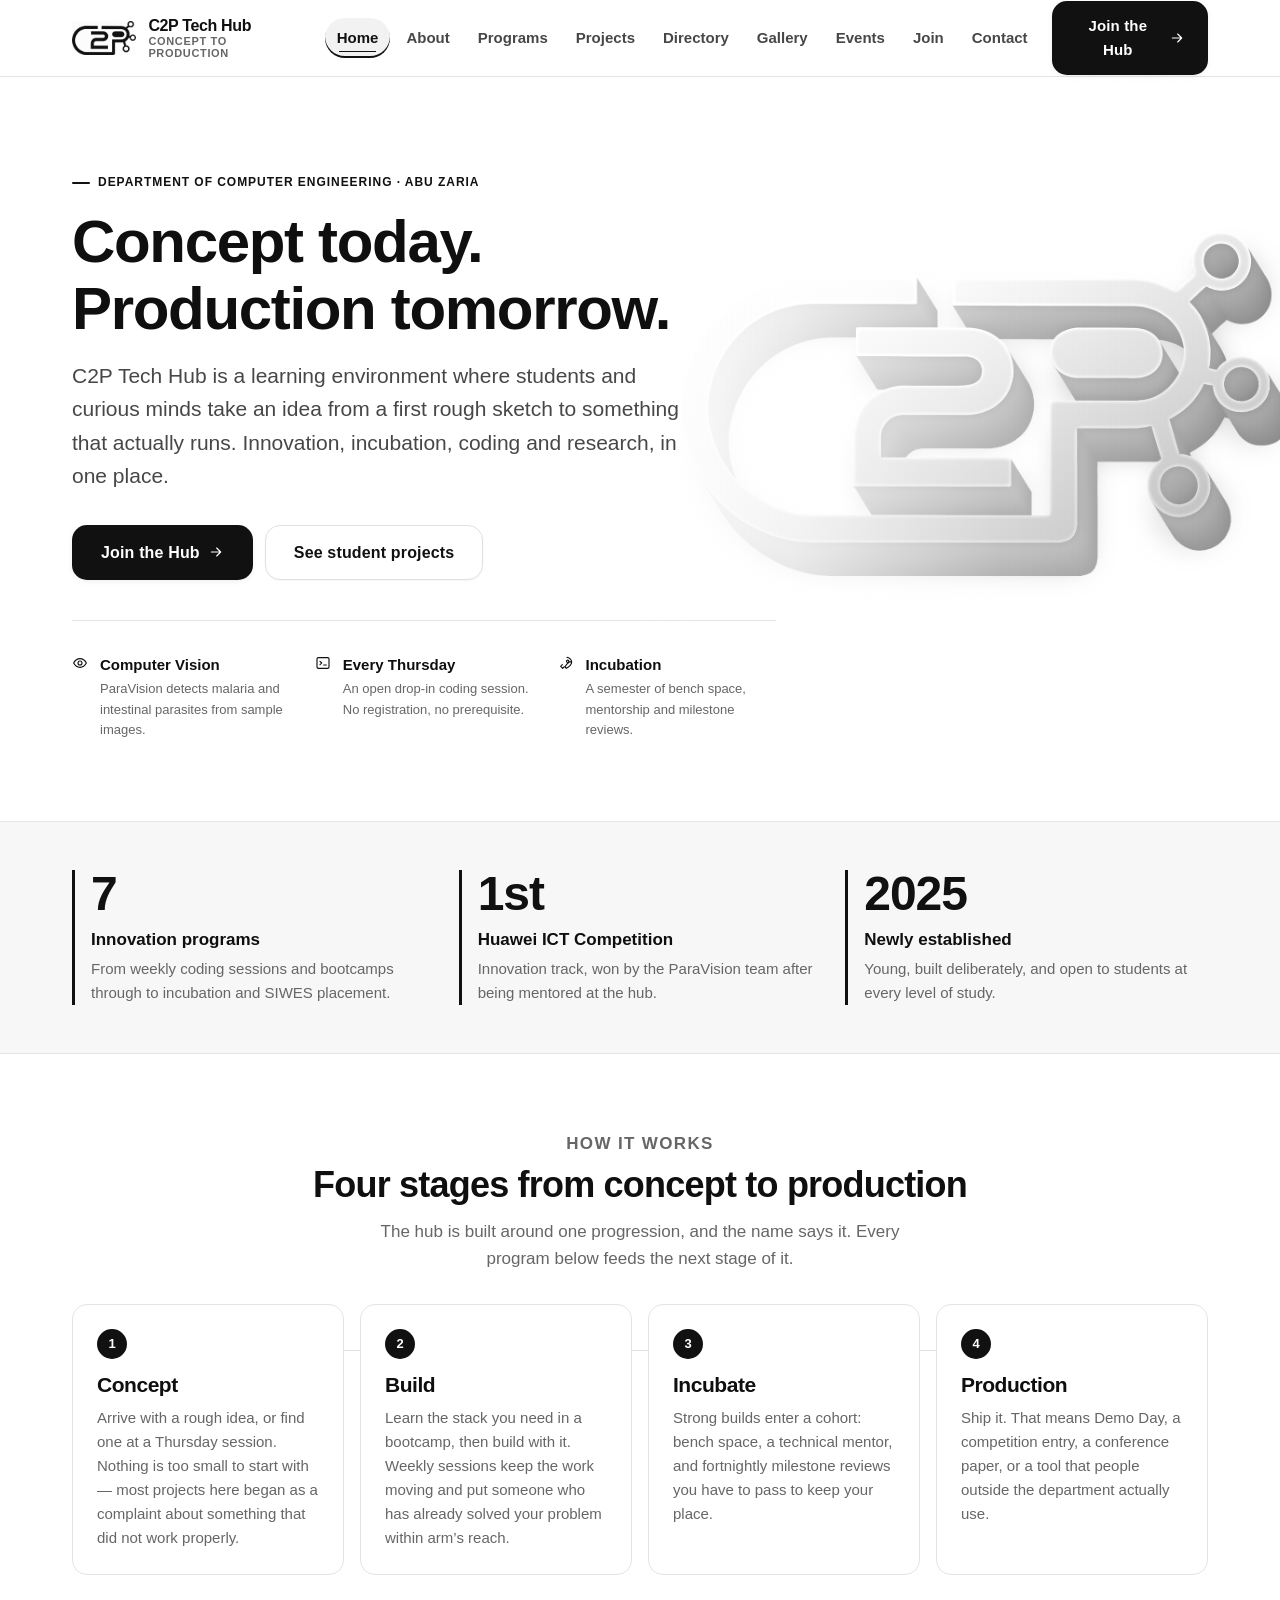
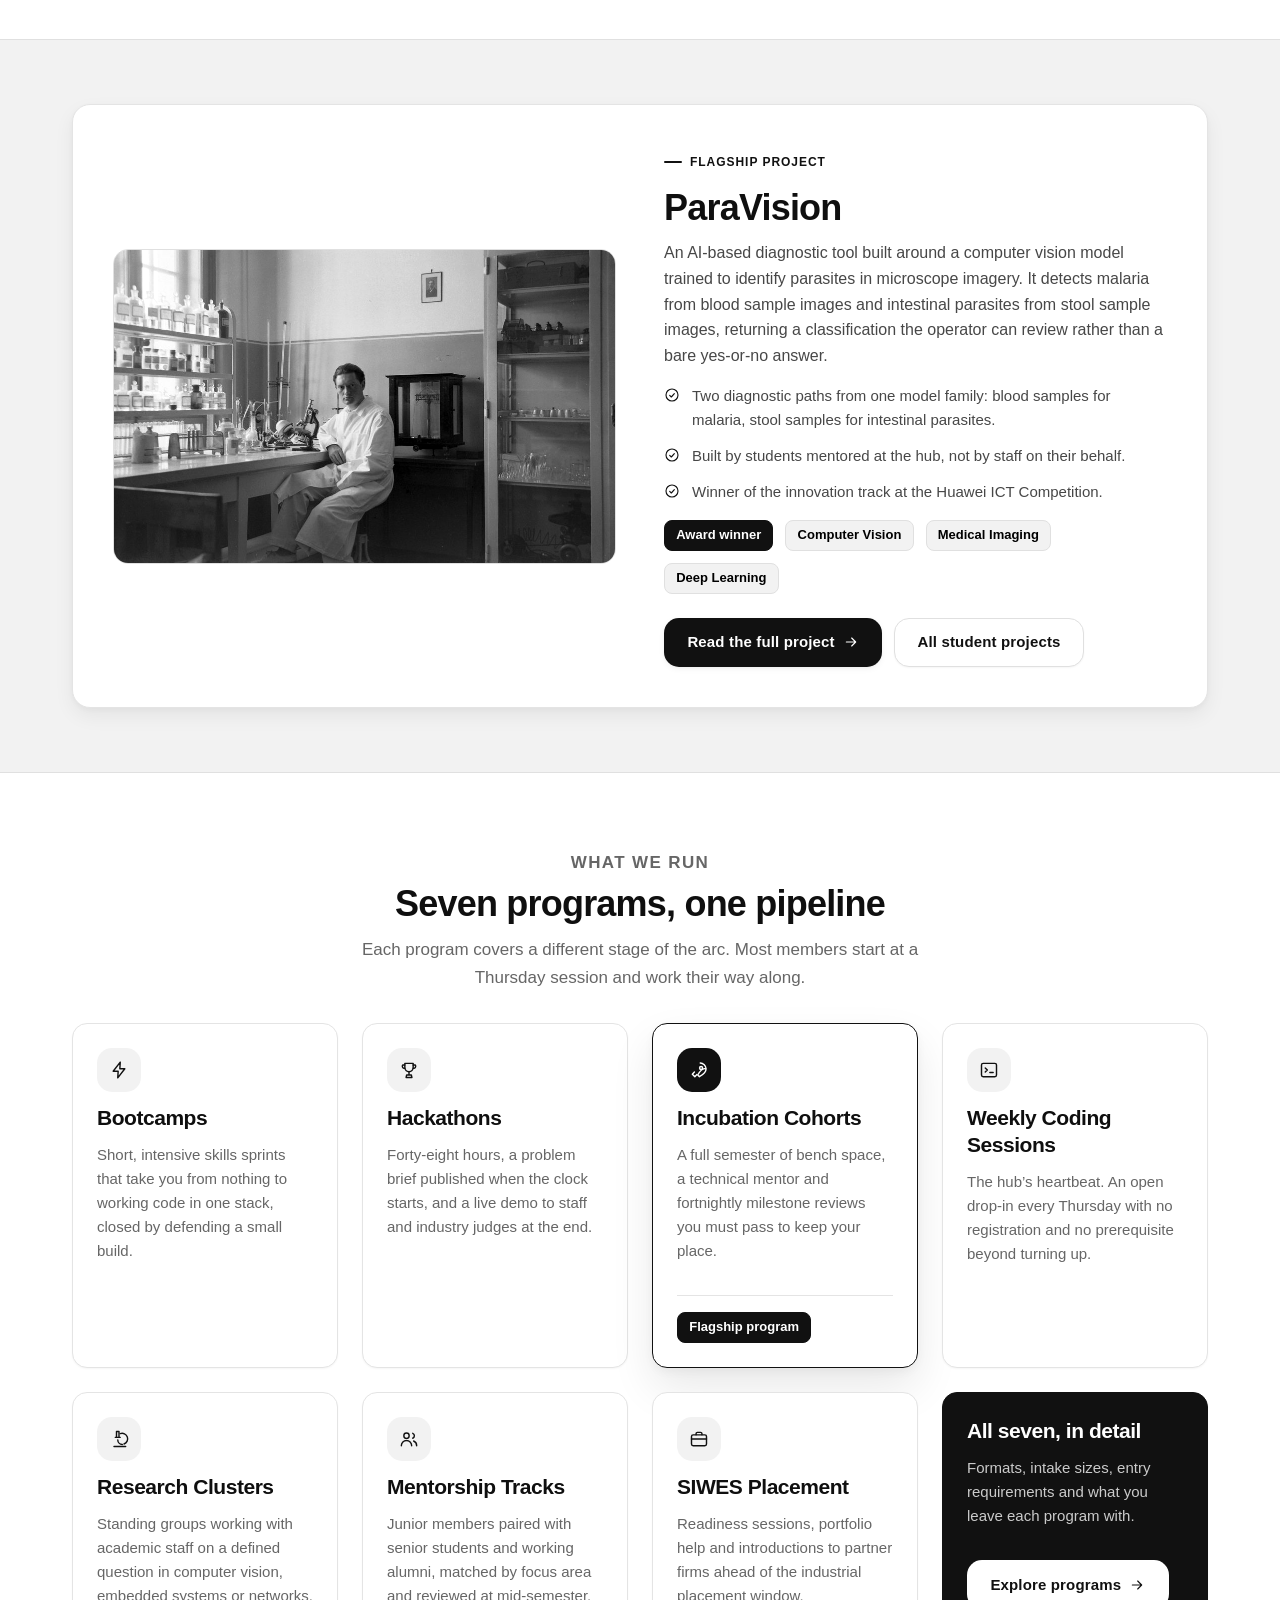
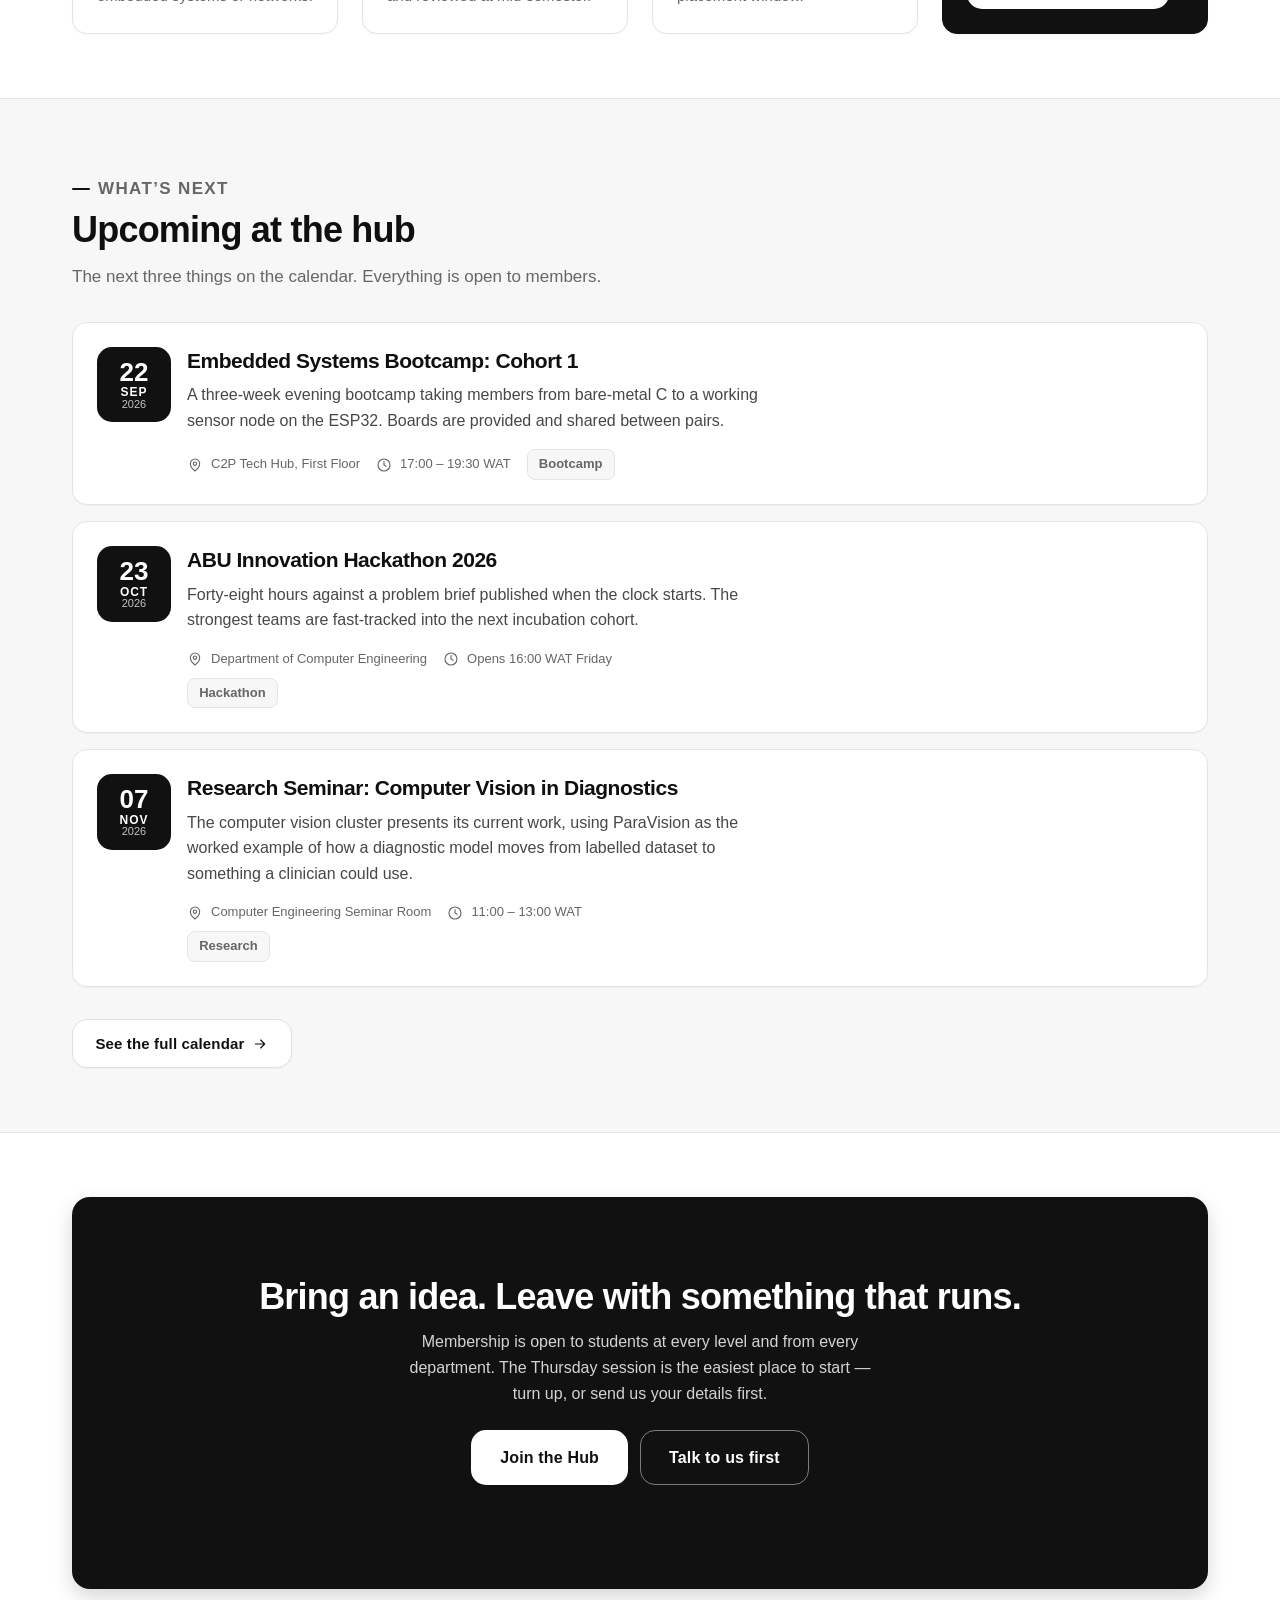
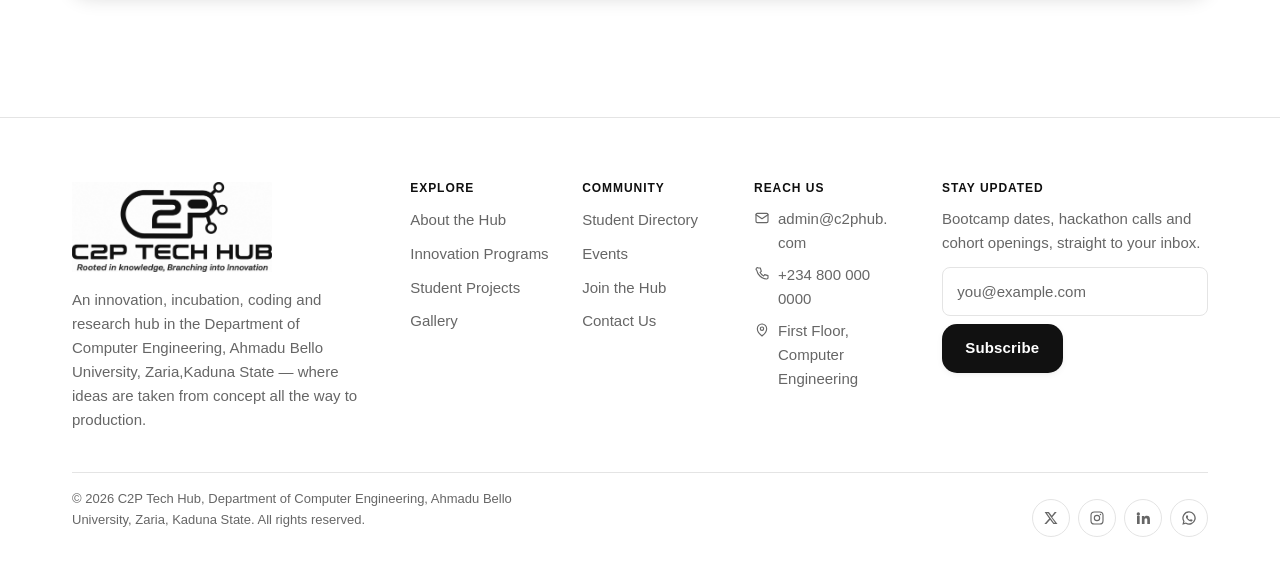
==== commit 419a05d5: "Update author and location details in index.html" ====
--- a/c2p-hub/index.html
+++ b/c2p-hub/index.html
@@ -5,7 +5,7 @@
   <meta name="viewport" content="width=device-width, initial-scale=1">
   <title>C2P Tech Hub &mdash; Concept to Production | Computer Engineering, ABU Zaria</title>
   <meta name="description" content="C2P Tech Hub is an innovation, incubation, coding and research hub in the Department of Computer Engineering, Ahmadu Bello University, Zaria, where students take ideas from concept to production.">
-  <meta name="author" content="C2P Tech Hub, Department of Computer Engineering, Ahmadu Bello University, Zaria">
+  <meta name="author" content="C2P Tech Hub, Department of Computer Engineering, Ahmadu Bello University, Zaria, Kaduna State">
   <meta name="theme-color" content="#111111">
   <link rel="icon" href="assets/images/C2PLOGO-mark-mono.png" type="image/png">
   <link rel="stylesheet" href="assets/css/reset.css">
@@ -616,7 +616,7 @@
           </a>
           <p>
             An innovation, incubation, coding and research hub in the Department
-            of Computer Engineering, Ahmadu Bello University, Zaria &mdash; where
+            of Computer Engineering, Ahmadu Bello University, Zaria,Kaduna State &mdash; where
             ideas are taken from concept all the way to production.
           </p>
         </div>
@@ -692,7 +692,7 @@
       </div>
 
       <div class="footer-bottom">
-        <p>&copy; 2026 C2P Tech Hub, Department of Computer Engineering, Ahmadu Bello University, Zaria. All rights reserved.</p>
+        <p>&copy; 2026 C2P Tech Hub, Department of Computer Engineering, Ahmadu Bello University, Zaria, Kaduna State. All rights reserved.</p>
 
         <ul class="social-list">
           <li>
